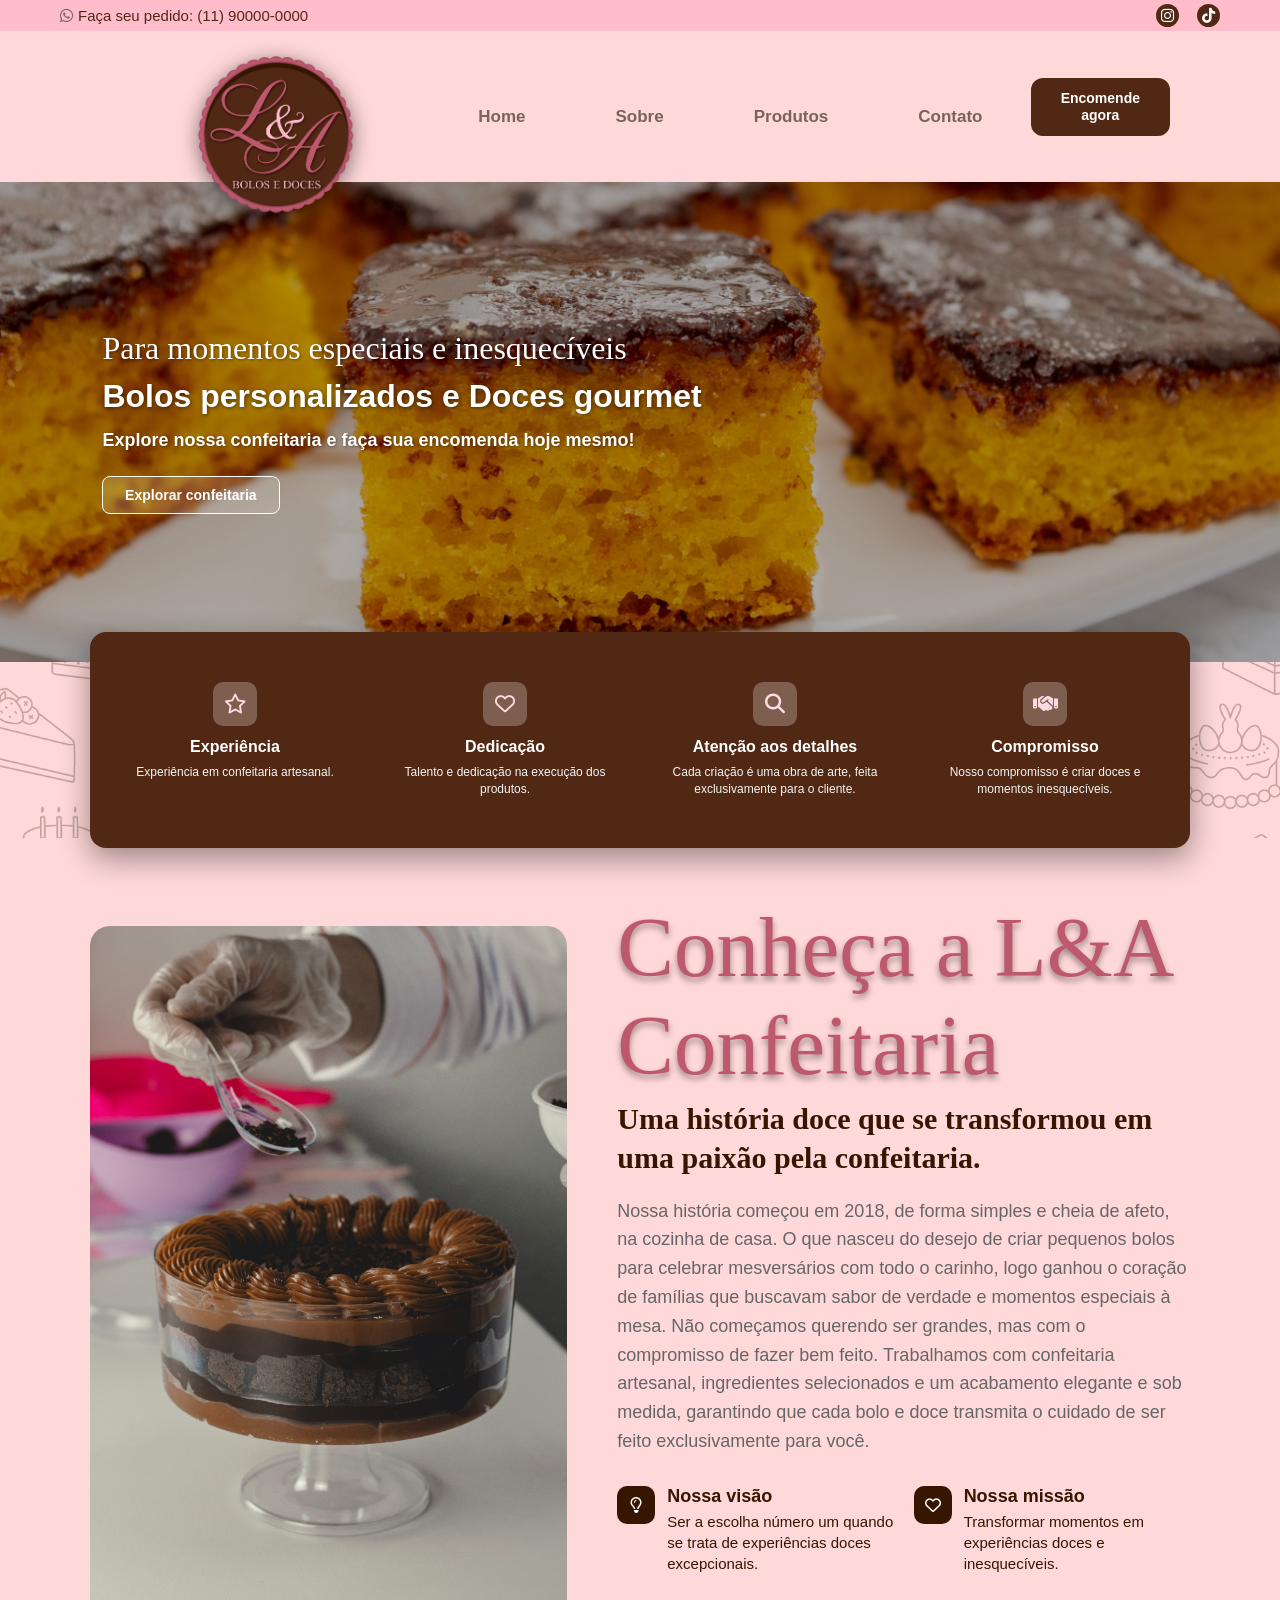
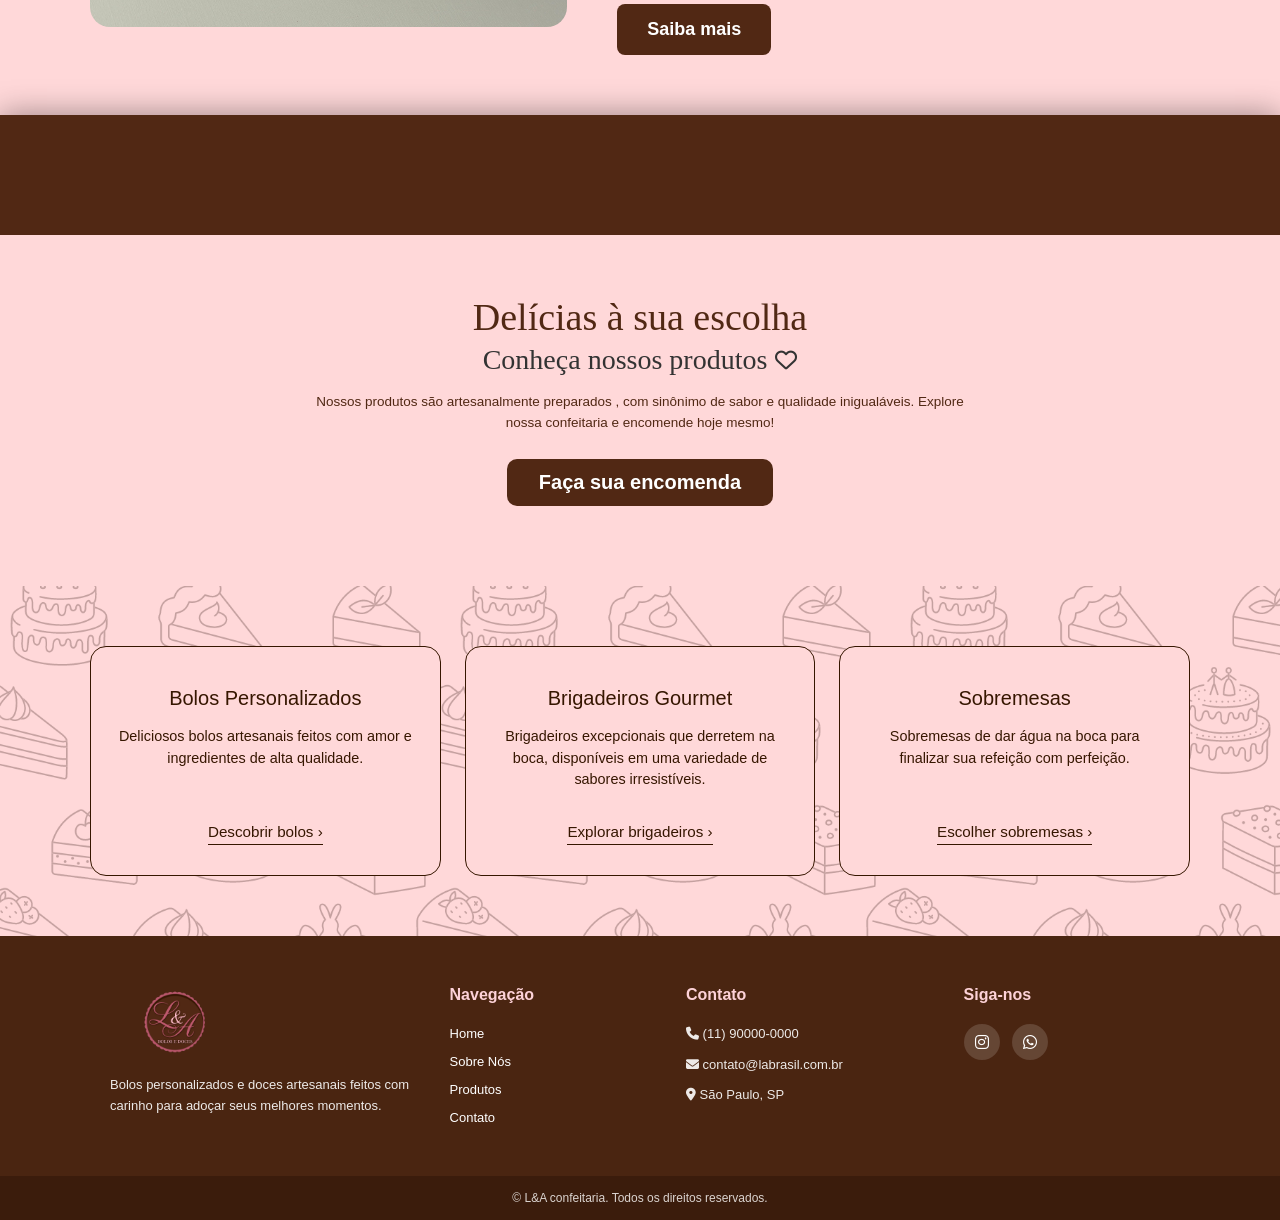
==== index.html @ 918a7d61 "att13" ====
<!DOCTYPE html>
<html lang="pt-br">
<head>
    <meta charset="UTF-8">
    <meta name="viewport" content="width=device-width, initial-scale=1.0">
    <title>L&A Confeitaria</title>
    <link rel="stylesheet" href="home.css">
    <script src="script.js" defer></script>

    <link rel="stylesheet" href="https://cdnjs.cloudflare.com/ajax/libs/font-awesome/6.4.0/css/all.min.css">
</head>
<body>
    
<!-- Barra Superior (Top Bar) -->
  <div class="barra-sup">
    <div class="barra-sup-container">
      <div class="contact-info">
        <a href="https://wa.me/5511900000000" target="_blank" rel="noopener noreferrer">
          <i class="fa-brands fa-whatsapp"></i>
        </a>
        Faça seu pedido: (11) 90000-0000
      </div>
      <div class="top-sup">
        <div class="social-icons">
          <a href="https://www.instagram.com/l_a_bolosedoces?igsi=NGp2OWJ4Z24zaGNp"><i class="fa-brands fa-instagram"></i></a>
          
          <a href="https://www.tiktok.com/404?fromUrl=/l&adoces"><i class="fa-brands fa-tiktok"></i></a>
        </div>
      </div>
    </div>
  </div>

  <!-- Cabeçalho/header Principal-->
  <header class="principal-header">
    <div class="header-container">
      <!-- Logótipo -->
      <div class="logo">
        <a href="sobre.html">  
          <img src="imagem/logotipo2.png" alt="Logomarca">
        </a> 
      </div>

      <!-- Menu de Navegação -->
      <nav class="nav-menu">
        <ul>
          <li><a href="index.html">Home</a></li>
          <li><a href="index.html">Sobre</a></li>
          <li><a href="produtos.html">Produtos</a></li>
          <li><a href="contato.html">Contato</a></li>
        </ul>
      </nav>

      <!-- Botões de Ação (CTA) -->
      <div class="header-buttons">
        <a href="#" class="btn btn-primary">Encomende<br>agora</a>
      </div>
    </div>
  </header>

<!------------------------------------ Banner Principal -->
  <section class="banner-section">
    <div class="banner-image">
      <div class="banner-overlay"></div>
      <div class="banner-content">
          <span class="banner-subtitle">Para momentos especiais e inesquecíveis</span>
          <h1 class="banner-title">
        Bolos personalizados e Doces gourmet 
        </h1>
          <p class="banner-text">Explore nossa confeitaria e faça sua encomenda hoje mesmo!</p>
        <a href="#" class="btn-banner">Explorar confeitaria</a>
    </div>  
  </section>

    <!---------------- Card com os 4 Destaques -->
  <div class="destaque-card">
    <div class="destaque-item">
      <div class="destaque-icon"><i class="fa-regular fa-star"></i></div>
      <h3>Experiência</h3>
      <p>Experiência em confeitaria artesanal.</p>
    </div>

    <div class="destaque-item">
      <div class="destaque-icon"><i class="fa-regular fa-heart"></i></div>
      <h3>Dedicação</h3>
      <p>Talento e dedicação na execução dos produtos.</p>
    </div>

    <div class="destaque-item">
      <div class="destaque-icon"><i class="fa-solid fa-magnifying-glass"></i></div>
      <h3>Atenção aos detalhes</h3>
      <p>Cada criação é uma obra de arte, feita exclusivamente para o cliente.</p>
    </div>

    <div class="destaque-item">
      <div class="destaque-icon"><i class="fa-solid fa-handshake"></i></div>
      <h3>Compromisso</h3>
      <p>Nosso compromisso é criar doces e momentos inesquecíveis.</p>
    </div>
  </div>

<!-------------------------- parte do meio: Sobre da Loja ------------------>
<section class="texto-section">
  <div class="texto-container">
    
    <!-- Coluna da Esquerda: Imagem -->
    <div class="texto-image">
      <img src="imagem/bolosobre.jpg" alt="bolo-sobre">
    </div>

    <!-- Coluna da Direita: Conteúdo -->
    <div class="texto-content">
      <span class="texto-subtitle">Conheça a L&A Confeitaria</span>
      <h2 class="texto-title">
        Uma história doce que se transformou em uma paixão pela confeitaria.
      </h2>
      <p class="texto-description">
       Nossa história começou em 2018, de forma simples e cheia de afeto, na cozinha de casa. O que nasceu do desejo de criar pequenos bolos para celebrar mesversários com todo o carinho, logo ganhou o coração de famílias que buscavam sabor de verdade e momentos especiais à mesa.

      Não começamos querendo ser grandes, mas com o compromisso de fazer bem feito. Trabalhamos com confeitaria artesanal, ingredientes selecionados e um acabamento elegante e sob medida, garantindo que cada bolo e doce transmita o cuidado de ser feito exclusivamente para você.
      </p>


      <!-- Blocos de Visão e Missão -->
      <div class="bloco-visao">
        <div class="visao-box">
          <div class="box-icone">
            <i class="fa-regular fa-lightbulb"></i>
          </div>
          <div class="box-texto">
            <h4>Nossa visão</h4>
            <p>Ser a escolha número um quando se trata de experiências doces excepcionais.</p>
          </div>
        </div>

        <div class="visao-box">
          <div class="box-icone">
            <i class="fa-regular fa-heart"></i>
          </div>
          <div class="box-texto">
            <h4>Nossa missão</h4>
            <p>Transformar momentos em experiências doces e inesquecíveis.</p>
          </div>
        </div>
      </div>

      <!-- Botão Saiba Mais -->
      <a href="#" class="btn-texto">Saiba mais</a>
    </div>

  </div>
</section>

<!------------------------------------- Faixa Decorativa ------------->
<div class="decorativo-banner"></div>

<!---Chamada para Encomendas -->
<section class="encomenda-section">
  <div class="encomenda-container">
    <span class="encomenda-subtitle">Delícias à sua escolha</span>
    <h2 class="encomenda-title">
      Conheça nossos produtos <i class="fa-regular fa-heart"></i>
    </h2>
    <p class="encomenda-description">
      Nossos produtos são artesanalmente preparados , com sinônimo de sabor e qualidade inigualáveis. Explore nossa confeitaria e encomende hoje mesmo!
    </p>
    <a href="#" class="btn-encomenda">Faça sua encomenda</a>
  </div>
</section>
<!-- -----------------------------------------------------------------card -->
<section class="cards-container">

  <div class="cards-grid">
    <!-- Card 1 -->
    <div class="card">
      <h3 class="card-title">Bolos Personalizados</h3>
      <p class="card-description">
        Deliciosos bolos artesanais feitos com amor e ingredientes de alta qualidade.
      </p>
      <a href="#" class="card-link">Descobrir bolos &rsaquo;</a>
    </div>

    <!-- Card 2 -->
    <div class="card card-highlight">
      <h3 class="card-title">Brigadeiros Gourmet</h3>
      <p class="card-description">
        Brigadeiros excepcionais que derretem na boca, disponíveis em uma variedade de sabores irresistíveis.
      </p>
      <a href="#" class="card-link">Explorar brigadeiros &rsaquo;</a>
    </div>

    <!-- Card 3 -->
    <div class="card">
  
      <h3 class="card-title">Sobremesas</h3>
      <p class="card-description">
        Sobremesas de dar água na boca para finalizar sua refeição com perfeição.
      </p>
      <a href="#" class="card-link">Escolher sobremesas &rsaquo;</a>
    </div>
  </div>
</section>


<!-------------------------------- Rodapé (Footer) ------------------------------------->
<footer class="main-footer">
  <div class="footer-container">
    
    <!-- Coluna Logo e Descrição -->
    <div class="footer-col footer-about">
      <img src="imagem/logotipo2.png" alt="minhalogo" class="footer-logo">
      <p>Bolos personalizados e doces artesanais feitos com carinho para adoçar seus melhores momentos.</p>
    </div>

    <!-- Coluna Links Rápidos -->
    <div class="footer-col">
      <h4>Navegação</h4>
      <ul>
        <li><a href="index.html">Home</a></li>
        <li><a href="index.html">Sobre Nós</a></li>
        <li><a href="produtos.html">Produtos</a></li>
        <li><a href="contato.html">Contato</a></li>
      </ul>
    </div>

    <!-- Coluna 3: Contato -->
    <div class="footer-col">
      <h4>Contato</h4>
      <p><i class="fa-solid fa-phone"></i> (11) 90000-0000</p>
      <p><i class="fa-solid fa-envelope"></i> contato@labrasil.com.br</p>
      <p><i class="fa-solid fa-location-dot"></i> São Paulo, SP</p>
    </div>

    <!-- Coluna 4: Redes Sociais -->
    <div class="footer-col">
      <h4>Siga-nos</h4>
      <div class="footer-socials">
        <a href="https://www.instagram.com/l_a_bolosedoces?igsi=NGp2OWJ4Z24zaGNp"><i class="fa-brands fa-instagram"></i></a>

        <a href=""><i class="fa-brands fa-whatsapp"></i></a>
      </div>
    </div>

  </div>

  <!-- Faixa de Direitos Autorais -->
  <div class="footer-bottom">
    <p>&copy; L&A confeitaria. Todos os direitos reservados.</p>
  </div>
</footer>
</body>
</html>
---- home.css ----
* {
  margin: 0;
  padding: 0;
  box-sizing: border-box;
  font-family: 'Montserrat', sans-serif;
}

body {
  background-color: #ffd8d9;
  background-image: url('imagem/marcapng.png');
  height: 100vh;
  background-size: cover;

}

/* ================= CABEÇALHO (TOP BAR) ================= */
.barra-sup {
  background-color: #FFBDCB; 
  padding: 4px 0;
  font-size: 15px;
  color: #512814; 
  border-bottom: 1px solid #ffdae2;
}

.barra-sup-container {
  max-width: 1200px;
  margin: 0 auto;
  display: flex;
  justify-content: space-between;
  align-items: center;
  padding: 0 20px;
}

.contact-info {
  display: flex;
  align-items: center;
  gap: 5px;
}

.contact-info i {
  color: #7A635B;
  font-size: 15px;
}

.top-sup {
  display: flex;
  align-items: center;
  gap: 20px;
}

.social-icons {
  display: flex;
  gap: 18px;
}

.social-icons a {
  display: flex;
  align-items: center;
  justify-content: center;
  width: 23px;
  height: 23px;
  background-color: #512814; 
  color: #fff;
  border-radius: 50%;
  text-decoration: none;
  font-size: 15px;
  transition: background-color 0.3s;
}

.social-icons a:hover {
  background-color: #b5988f;
}

/* ================= MAIN HEADER ================= */
.principal-header {
  background-color: #ffd8d9; 
  padding: 10px 0;
}

.header-container {
  max-width: 1100px;
  margin: 0 auto;
  display: flex;
  justify-content: space-between;
  align-items: center;
  padding: 0 20px;

}
 /* Logo */
.logo img {
  max-height: 180px;
  width: auto;
  display: block;
  margin-bottom: -50px;
  position: relative;
  z-index: 10;
  filter: drop-shadow(0px 4px 10px rgba(0, 0, 0, 0.50));
}

/* ---------------------------------Navegação --------------------*/

.nav-menu ul {
  display: flex;
  list-style: none;
  gap: 90px;
  flex-wrap: wrap;
  justify-content: center;
  overflow: visible; 
  position: relative;
  top: 10px;

}

.nav-menu a {
  text-decoration: none;
  color: #7A635B;
  font-size: 17px;
  font-weight: 700;
  transition: color 0.3s;
  display: flex;
  align-items: center;
  gap: 4px;
}

.nav-menu a.active,
.nav-menu a:hover {
  color: #fff; 
}

.nav-menu a i {
  font-size: 10px;
}

/* Botões CTA */
.header-buttons {
  display: flex;
  gap: 12px;
}

.btn {
  display: inline-block;
  padding: 12px 30px;
  background-color: #512814; /* Cor blush/rosé */
  color: #fff;
  text-decoration: none;
  border-radius: 12px;
  font-size: 14px;
  font-weight: 600;
  text-align: center;
  line-height: 1.2;
  transition: background-color 0.3s;
}

.btn:hover {
  background-color: #B29890;
}

/* Responsividade Básica */
@media (max-width: 900px) {
  .header-container, .barra-sup-container {
    flex-direction: column;
    gap: 15px;
    text-align: center;
  }
  
  .top-sup  {
    flex-direction: column;
    gap: 10px;
  }
}

/* ------------------------------------banner principal  ---------*/
.banner-section {
  position: relative;
  width: 100%;
  padding-bottom: 60px;
}

/*-------------------------Banner Principal ------------------------------*/
.banner-image {
  position: relative;
  width: 100%;
  height: 480px;
  background-image: url(imagem/bolobgg.jpg); 
  background-size: cover;
  background-position: center;
  display: flex;
  align-items: center;
  padding: 0 8%;
  box-sizing: border-box;
}
.banner-overlay {
  position: absolute;
  top: 0;
  left: 0;
  width: 100%;
  height: 100%;
  background: rgba(0, 0, 0, 0.30);
  z-index: 1;
}
.banner-content {
  position: relative;
  z-index: 2;
  max-width: 650px;
  color: #ffffff;
}
.banner-subtitle {
  font-family: 'Caveat', cursive;
  font-size: 32px;
  display: block;
  margin-bottom: 10px;
  text-shadow: 1px 1px 3px rgba(0, 0, 0, 0.4);
}
.banner-title {
  font-size: 32px;
  font-weight: 700;
  line-height: 1.2;
  margin-bottom: 15px;
  text-shadow: 1px 1px 4px rgba(0, 0, 0, 0.5);
}
.banner-text {
  font-size: 18px;
  font-weight: 600;
  margin-bottom: 25px;
  text-shadow: 1px 1px 3px rgba(0, 0, 0, 0.4);
}

.btn-banner {
  display: inline-block;
  padding: 10px 22px;
  border: 1.5px solid #ffffff;
  border-radius: 8px;
  color: #ffffff;
  text-decoration: none;
  font-size: 14px;
  font-weight: 600;
  background: rgba(255, 255, 255, 0.15);
  backdrop-filter: blur(2px);
  transition: all 0.3s ease;
}

.btn-banner:hover {
  background: #ffffff;
  color: #4a2511;
}

/* -----------------------------------------------Card Inferior -------------*/

.destaque-card {
  position: relative;
  z-index: 3;
  max-width: 1100px;
  margin: -90px auto -10px auto; /* O valor negativo faz subir por cima da imagem */
  background-color: #512814; 
  border-radius: 16px;
  padding: 50px 20px;
  display: grid;
  grid-template-columns: repeat(4, 1fr);
  gap: 20px;
  box-shadow: 0 10px 30px rgba(0, 0, 0, 0.4);
  box-sizing: border-box;
}

.destaque-item {
  text-align: center;
  color: #ffffff;
  padding: 0 10px;
}

.destaque-icon {
  width: 44px;
  height: 44px;
  background-color: rgba(255, 255, 255, 0.25);
  border-radius: 10px;
  display: flex;
  align-items: center;
  justify-content: center;
  margin: 0 auto 12px auto;
  font-size: 20px;
  color: #ffdae2;
}

.destaque-item h3 {
  font-size: 16px;
  font-weight: 700;
  margin-bottom: 8px;
}

.destaque-item p {
  font-size: 12px;
  line-height: 1.4;
  opacity: 0.95;
}


/* Responsividade */
@media (max-width: 900px) {
  .destaque-card {
    grid-template-columns: repeat(2, 1fr);
    margin-top: -40px;
  }
}

@media (max-width: 550px) {
  .destaque-card {
    grid-template-columns: 1fr;
  }
}


/* ---------------------------------------meio------------------------- */
/* Importação fonte para o subtítulo */
@import url('https://fonts.googleapis.com/css2?family=Caveat:wght@500&display=swap');

/* Seção Sobre */
.texto-section {
  width: 100%;
  padding: 60px 20px;
  background-color: #ffd8d9;  
  box-sizing: border-box;

}

.texto-container {
  max-width: 1100px;
  margin: 0 auto;
  display: flex;
  align-items: center;
  gap: 50px;
}

/* -------------------Imagem da Esquerda */
.texto-image {
  flex: 1;
}
.texto-image img {
  width: 100%;
  height: auto;
  border-radius: 20px;
  display: block;
  object-fit: cover;
}

/* Conteúdo da Direita */
.texto-content {
  flex: 1.2;
}

.texto-subtitle {
  font-family: 'Milton one';
  font-size: 85px;
  color: #be596d; /* Cor tom rosé/pastelo */
  display: block;
  margin-bottom: 5px;
  text-shadow: 0 4px 6px rgba(0, 0, 0, 0.4);
}

.texto-title {
  font-family: 'Sans-serif';
  font-size: 30px;
  font-weight: 600;
  color: #361600;
  line-height: 1.3;
  margin-bottom: 20px;
  
}

.texto-description {
  font-size: 18px;
  line-height: 1.6;
  color: #666666;
  margin-bottom: 30px;
}

/*------------------ Grid/tabela para Visão e Missão */
.bloco-visao {
  display: grid;
  grid-template-columns: 1fr 1fr;
  gap: 20px;
  margin-bottom: 30px;
}

.visao-box {
  display: flex;
  align-items: flex-start;
  gap: 12px;
}

.box-icone {
  width: 38px;
  height: 38px;
  background-color: #361600; /* Fundo rosado do ícone */
  border-radius: 10px;
  display: flex;
  align-items: center;
  justify-content: center;
  color: #ffffff;
  font-size: 16px;
  flex-shrink: 0;
}

.box-texto h4 {
  font-size: 18px;
  font-weight: 700;
  color: #361600;
  margin-bottom: 4px;
}

.box-texto p {
  font-size: 15px;
  line-height: 1.4;
  color: #361600;
}

/* Botão Saiba Mais */
.btn-texto {
  display: inline-block;
  padding: 15px 30px;
  background-color: #512814; 
  color: #ffffff;
  text-decoration: none;
  border-radius: 8px;
  font-size: 18px;
  font-weight: 600;
  transition: background-color 0.3s;
}

.btn-texto:hover {
  background-color: #bfa39b;
}

@media (max-width: 850px) {
  .texto-container {
    flex-direction: column;
    gap: 30px;
  }
  
  .about-features {
    grid-template-columns: 1fr;
  }
}
/* -------------------------------------------------------- finalização----------------- */
@import url('https://fonts.googleapis.com/css2?family=Caveat:wght@500&display=swap');

/* Faixa Beige/Nude de Transição Superior */
.decorativo-banner {
  width: 100%;
  height: 120px; /* Altura da faixa bege */
  background-color: #512814; 
  box-shadow: 0 0 30px rgba(0, 0, 0, 0.4);
}

/* Seção de Encomendas */
.encomenda-section {
  width: 100%;
  padding: 60px 20px 80px 20px;
  background-color: #ffd8d9; /* Fundo claro para destacar os texto*/
  text-align: center;
}

.encomenda-container {
  max-width: 680px;
  margin: 0 auto;
}

/* Subtítulo Cursivo */
.encomenda-subtitle {
  font-family: 'Sans-serif';
  font-size: 38px;
  color: #512814;
  display: block;
  margin-bottom: 5px;
}

/* Título Principal */
.encomenda-title {
  font-family: 'Sans-serif';
  font-size: 28px;
  font-weight: 500;
  color: #333333;
  margin-bottom: 15px;
  display: flex;
  align-items: center;
  justify-content: center;
  gap: 8px;
}

.encomenda-title i {
  font-size: 22px;
  color: #333333;
  font-weight: 400;
}

/* Descrição */
.encomenda-description {
  font-size: 13.5px;
  line-height: 1.6;
  color: #512814;
  margin-bottom: 25px;
}

/* Botão Encomenda */
.btn-encomenda {
  display: inline-block;
  padding: 12px 32px;
  background-color: #512814; 
  color: #ffffff;
  text-decoration: none;
  border-radius: 10px;
  font-size: 20px;
  font-weight: 600;
  transition: background-color 0.3s;
}

.btn-encomenda:hover {
  background-color: #bfa39b;
}

/* Responsividade Básica */
@media (max-width: 600px) {
  .decorativo-banner {
    height: 80px;
  }
  
  .encomenda-title {
    font-size: 22px;
  }
  
  .encomenda-subtitle {
    font-size: 28px;
  }
}
/* -----------------------card------------------------ */

@import url('https://fonts.googleapis.com/css2?family=Poppins:wght@400;500;600&display=swap');

.cards-container {
  margin: 60px auto;
  width: 100%;
  max-width: 1100px;
  display: flex;
  flex-direction: column;
  align-items: center;
}

/* Grid de Cards */
.cards-grid {
  display: grid;
  grid-template-columns: repeat(3, 1fr);
  gap: 24px;
  width: 100%;
}

/* Card Individual */
.card {
  background-color: #ffd8d9;
  border: 1px solid #361600;
  border-radius: 16px;
  padding: 40px 24px 30px;
  display: flex;
  flex-direction: column;
  align-items: center;
  text-align: center;
  transition: transform 0.2s ease, box-shadow 0.2s ease;
}

/* Ajuste sutil de tom do card central para combinar com a imagem */
.card-highlight {
  background-color: #ffd8d9;
  border-color: #361600;
}

.card:hover {
  transform: translateY(-4px);
  box-shadow: 0 8px 20px rgba(0, 0, 0, 0.04);
}

/* Título */
.card-title {
  color: #361600;
  font-size: 1.25rem;
  font-weight: 500;
  margin-bottom: 16px;
}

/* Descrição */
.card-description {
  color: #361600;
  font-size: 0.9rem;
  line-height: 1.5;
  margin-bottom: 32px;
  flex-grow: 1;
}

/* Link / Botão inferior */
.card-link {
  color: #361600;
  text-decoration: none;
  font-size: 0.95rem;
  font-weight: 500;
  padding-bottom: 4px;
  border-bottom: 1.5px solid #361600;
  transition: opacity 0.2s ease;
}

.card-link:hover {
  opacity: 0.7;
}

/* Responsividade para telas menores */
@media (max-width: 900px) {
  .cards-grid {
    grid-template-columns: 1fr;
    max-width: 400px;
  }
}

/*  --------------------------------------------RODAPÉ (FOOTER) -------------- */
.main-footer {
  background-color: #4a2511; 
  color: #ffffff;
  padding-top: 50px;
  margin-top: 50px;
}

.footer-container {
  max-width: 1100px;
  margin: 0 auto;
  padding: 0 20px 40px 20px;
  display: grid;
  grid-template-columns: 1.5fr 1fr 1.2fr 1fr;
  gap: 30px;
}

.footer-col h4 {
  font-size: 16px;
  font-weight: 700;
  margin-bottom: 20px;
  color: #fdd2d8; 
}

.footer-col p {
  font-size: 13px;
  line-height: 1.6;
  opacity: 0.9;
  margin-bottom: 10px;
}

.footer-logo {
  max-height: 70px;
  margin-bottom: 15px;
}

.footer-col ul {
  list-style: none;
  padding: 0;
}

.footer-col ul li {
  margin-bottom: 10px;
}

.footer-col ul a {
  color: #ffffff;
  text-decoration: none;
  font-size: 13px;
  transition: color 0.3s;
}

.footer-col ul a:hover {
  color: #fdd2d8;
}

/* Ícones das Redes Sociais */
.footer-socials {
  display: flex;
  gap: 12px;
}

.footer-socials a {
  width: 36px;
  height: 36px;
  background-color: rgba(255, 255, 255, 0.15);
  border-radius: 50%;
  display: flex;
  align-items: center;
  justify-content: center;
  color: #ffffff;
  text-decoration: none;
  transition: background-color 0.3s;
}

.footer-socials a:hover {
  background-color: #fdd2d8;
  color: #4a2511;
}

/* Linha de Direitos Autorais Inferior */
.footer-bottom {
  background-color: #381b0c;
  text-align: center;
  padding: 15px 20px;
  font-size: 12px;
  opacity: 0.8;
}

/* Para Celulares */
@media (max-width: 800px) {
  .footer-container {
    grid-template-columns: 1fr 1fr;
  }
}

@media (max-width: 500px) {
  .footer-container {
    grid-template-columns: 1fr;
  }
}
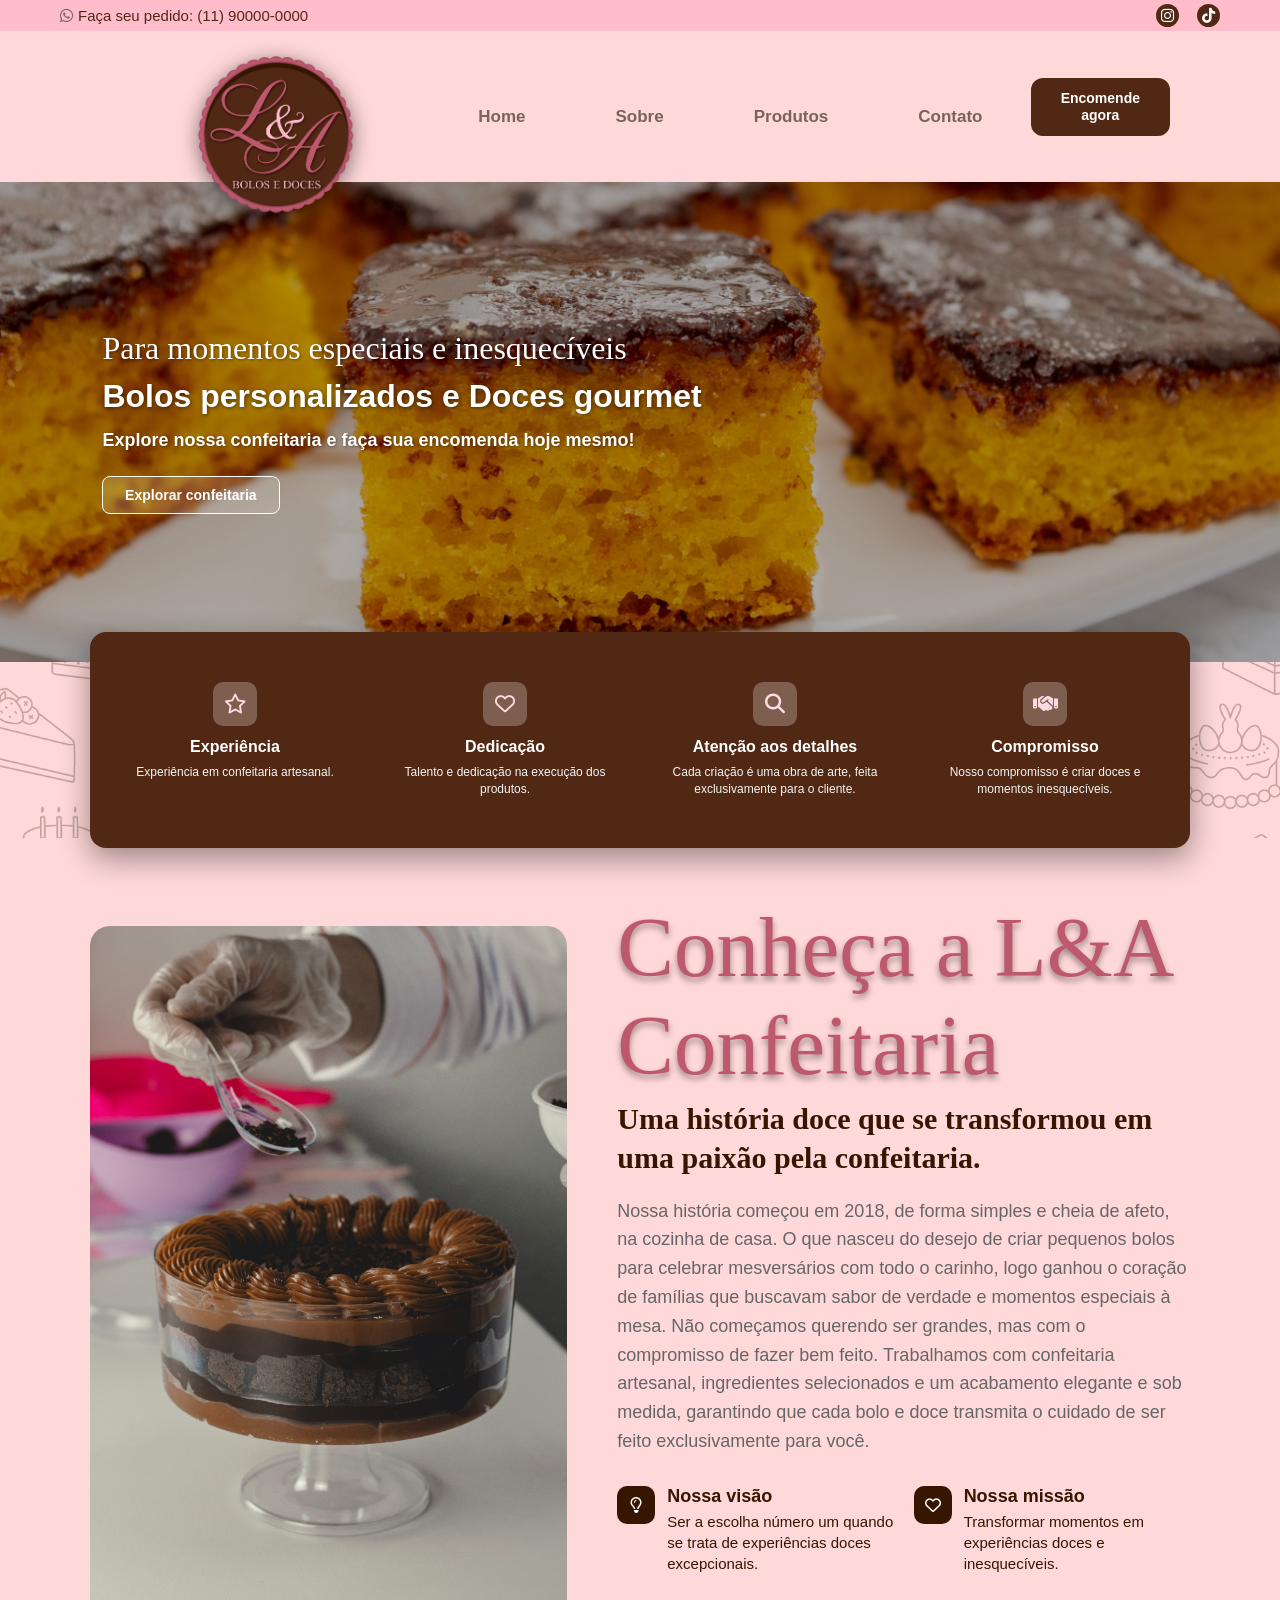
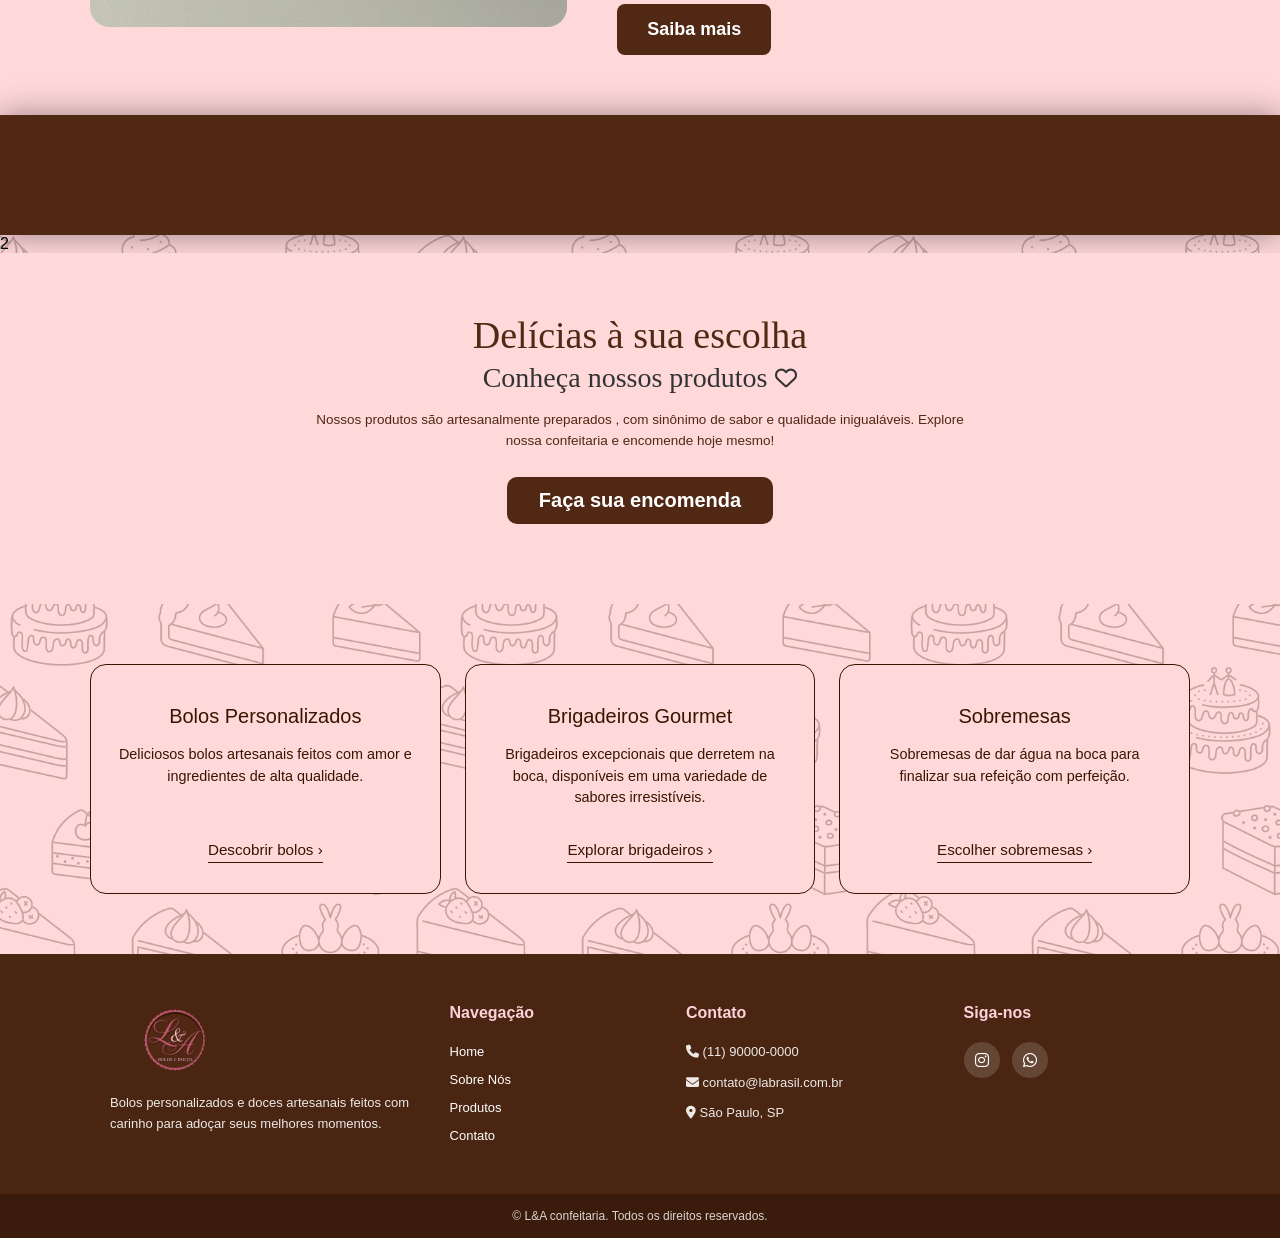
==== commit 015537d2: "att" ====
--- a/index.html
+++ b/index.html
@@ -44,7 +44,7 @@
       <nav class="nav-menu">
         <ul>
           <li><a href="index.html">Home</a></li>
-          <li><a href="index.html">Sobre</a></li>
+          <li><a href="#historia">Sobre</a></li>
           <li><a href="produtos.html">Produtos</a></li>
           <li><a href="contato.html">Contato</a></li>
         </ul>
@@ -52,7 +52,7 @@
 
       <!-- Botões de Ação (CTA) -->
       <div class="header-buttons">
-        <a href="#" class="btn btn-primary">Encomende<br>agora</a>
+        <a href="contato.html" class="btn btn-primary">Encomende<br>agora</a>
       </div>
     </div>
   </header>
@@ -99,7 +99,7 @@
   </div>
 
 <!-------------------------- parte do meio: Sobre da Loja ------------------>
-<section class="texto-section">
+<section id="historia" class="texto-section">
   <div class="texto-container">
     
     <!-- Coluna da Esquerda: Imagem -->
@@ -108,6 +108,7 @@
     </div>
 
     <!-- Coluna da Direita: Conteúdo -->
+
     <div class="texto-content">
       <span class="texto-subtitle">Conheça a L&A Confeitaria</span>
       <h2 class="texto-title">
@@ -144,15 +145,16 @@
       </div>
 
       <!-- Botão Saiba Mais -->
-      <a href="#" class="btn-texto">Saiba mais</a>
-    </div>
-
-  </div>
+      <a href="https://www.instagram.com/l_a_bolosedoces?igsi=NGp2OWJ4Z24zaGNp" class="btn-texto">Saiba mais</a>
+    </div>
+
+  </div>
+</div>
 </section>
 
 <!------------------------------------- Faixa Decorativa ------------->
 <div class="decorativo-banner"></div>
-
+2
 <!---Chamada para Encomendas -->
 <section class="encomenda-section">
   <div class="encomenda-container">
@@ -163,7 +165,7 @@
     <p class="encomenda-description">
       Nossos produtos são artesanalmente preparados , com sinônimo de sabor e qualidade inigualáveis. Explore nossa confeitaria e encomende hoje mesmo!
     </p>
-    <a href="#" class="btn-encomenda">Faça sua encomenda</a>
+    <a href="contato.html" class="btn-encomenda">Faça sua encomenda</a>
   </div>
 </section>
 <!-- -----------------------------------------------------------------card -->
@@ -176,7 +178,7 @@
       <p class="card-description">
         Deliciosos bolos artesanais feitos com amor e ingredientes de alta qualidade.
       </p>
-      <a href="#" class="card-link">Descobrir bolos &rsaquo;</a>
+      <a href="produtos.html" class="card-link">Descobrir bolos &rsaquo;</a>
     </div>
 
     <!-- Card 2 -->
@@ -185,7 +187,7 @@
       <p class="card-description">
         Brigadeiros excepcionais que derretem na boca, disponíveis em uma variedade de sabores irresistíveis.
       </p>
-      <a href="#" class="card-link">Explorar brigadeiros &rsaquo;</a>
+      <a href="produtos.html" class="card-link">Explorar brigadeiros &rsaquo;</a>
     </div>
 
     <!-- Card 3 -->
@@ -195,7 +197,7 @@
       <p class="card-description">
         Sobremesas de dar água na boca para finalizar sua refeição com perfeição.
       </p>
-      <a href="#" class="card-link">Escolher sobremesas &rsaquo;</a>
+      <a href="produtos.html" class="card-link">Escolher sobremesas &rsaquo;</a>
     </div>
   </div>
 </section>
--- a/home.css
+++ b/home.css
@@ -1,3 +1,6 @@
+html {
+  scroll-behavior: smooth;
+}
 * {
   margin: 0;
   padding: 0;
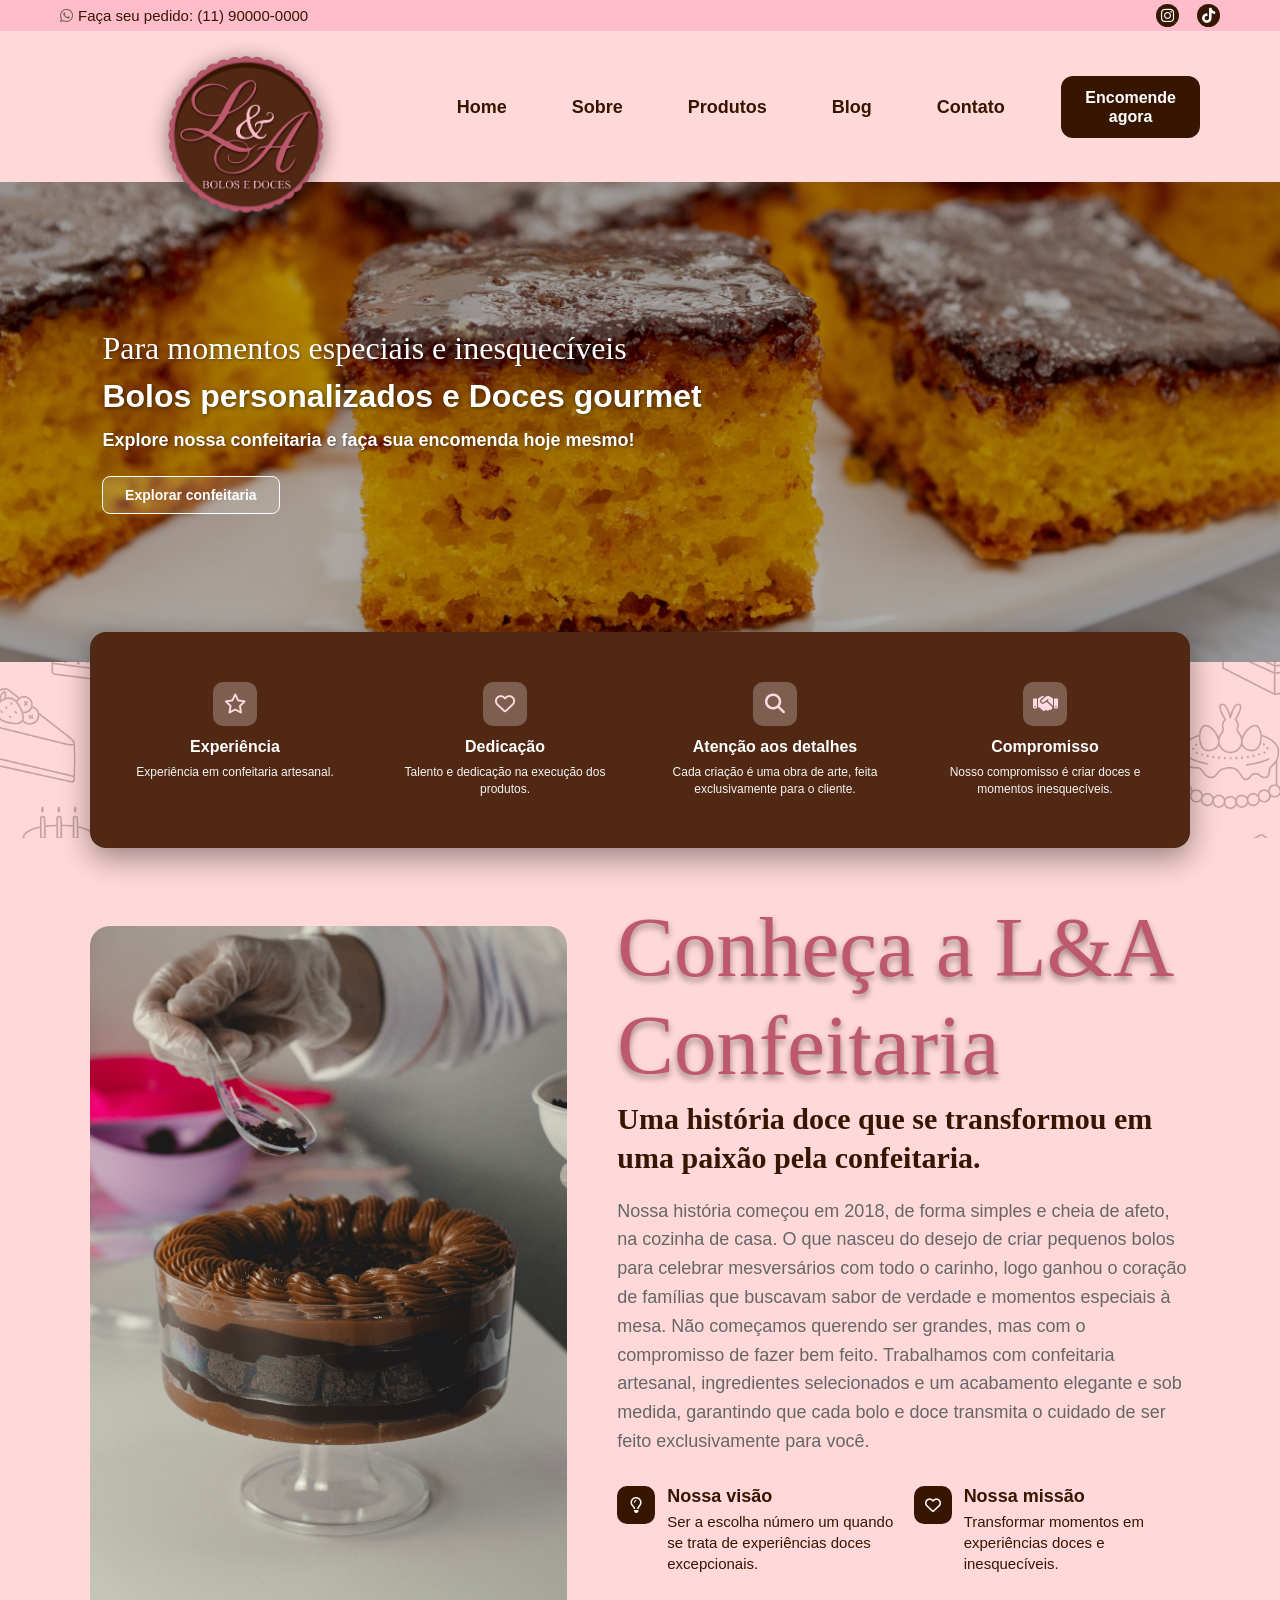
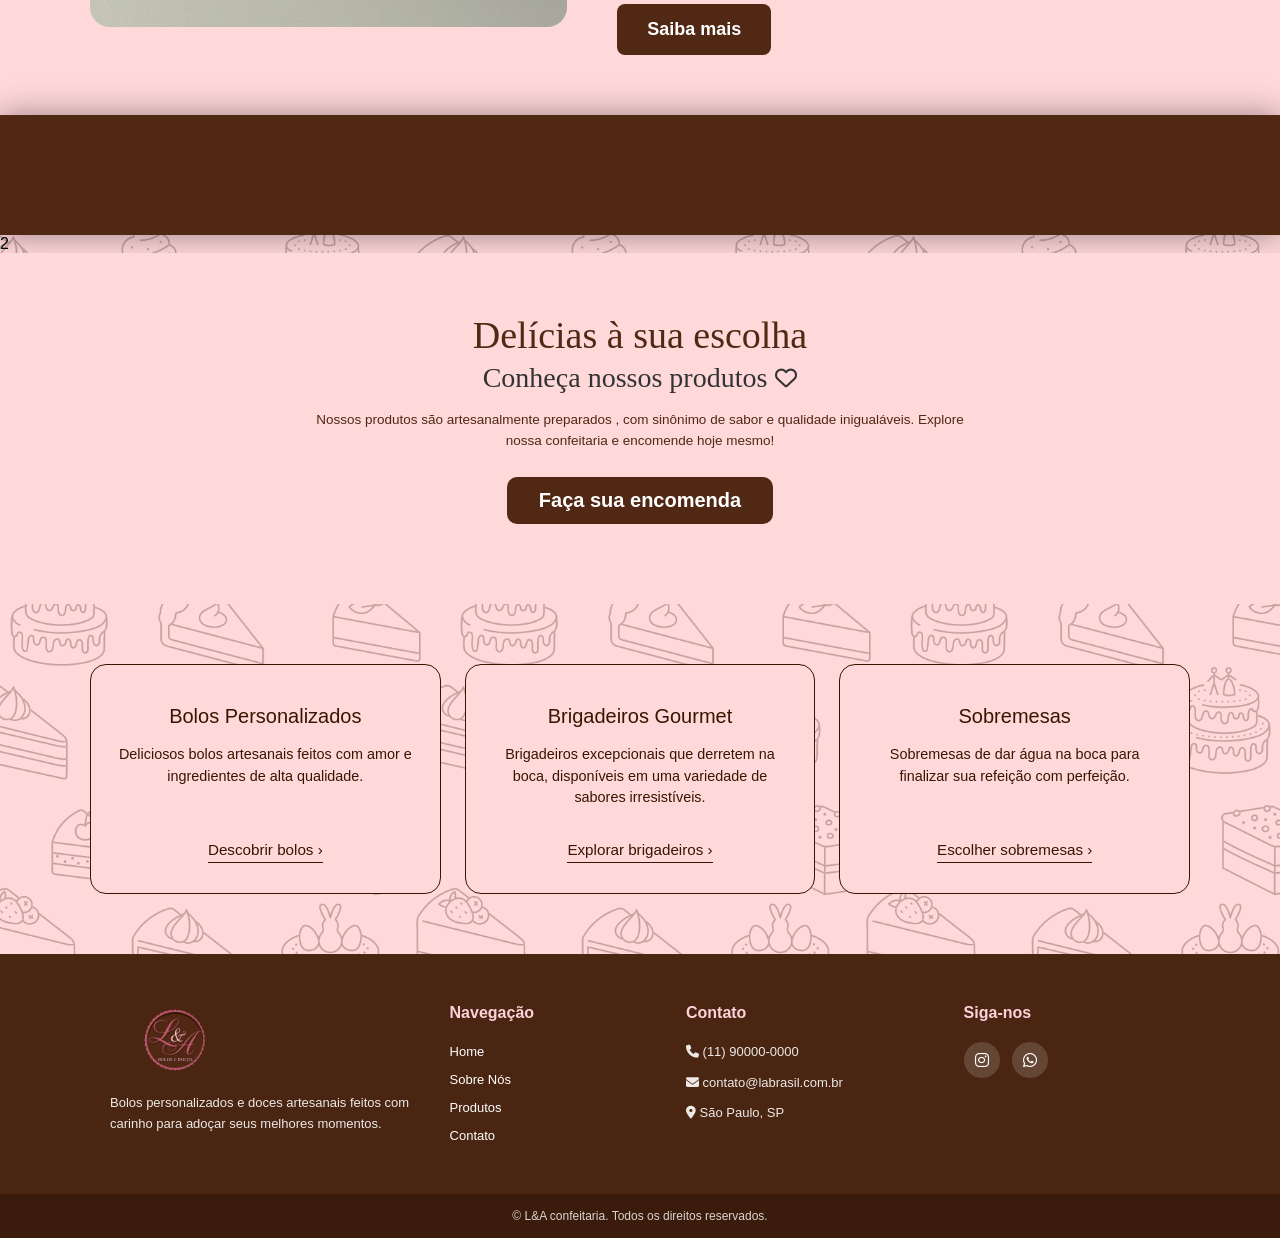
==== commit 44ffe1d6: "att22" ====
--- a/index.html
+++ b/index.html
@@ -46,6 +46,7 @@
           <li><a href="index.html">Home</a></li>
           <li><a href="#historia">Sobre</a></li>
           <li><a href="produtos.html">Produtos</a></li>
+          <li><a href="blog.html">Blog</a>
           <li><a href="contato.html">Contato</a></li>
         </ul>
       </nav>
--- a/home.css
+++ b/home.css
@@ -21,7 +21,7 @@
   background-color: #FFBDCB; 
   padding: 4px 0;
   font-size: 15px;
-  color: #512814; 
+  color: #361600; 
   border-bottom: 1px solid #ffdae2;
 }
 
@@ -62,7 +62,7 @@
   justify-content: center;
   width: 23px;
   height: 23px;
-  background-color: #512814; 
+  background-color: #361600; 
   color: #fff;
   border-radius: 50%;
   text-decoration: none;
@@ -75,19 +75,22 @@
 }
 
 /* ================= MAIN HEADER ================= */
-.principal-header {
-  background-color: #ffd8d9; 
-  padding: 10px 0;
+
+header, .principal-header {
+  background-color: #ffd8d9;
+  width: 100%;
+  box-sizing: border-box;
 }
 
 .header-container {
-  max-width: 1100px;
-  margin: 0 auto;
-  display: flex;
-  justify-content: space-between;
-  align-items: center;
-  padding: 0 20px;
-
+  max-width: 1200px;   
+  margin: 0 auto ;     
+  padding: 10px 40px; 
+  display: flex ;
+  align-items: center ;
+  justify-content: space-between; 
+  width: 100%;
+  box-sizing: border-box;
 }
  /* Logo */
 .logo img {
@@ -98,26 +101,29 @@
   position: relative;
   z-index: 10;
   filter: drop-shadow(0px 4px 10px rgba(0, 0, 0, 0.50));
+  
 }
 
 /* ---------------------------------Navegação --------------------*/
 
+.nav-menu {
+  flex: 1;
+  display: flex;
+  justify-content: center;
+}
 .nav-menu ul {
   display: flex;
   list-style: none;
-  gap: 90px;
-  flex-wrap: wrap;
-  justify-content: center;
-  overflow: visible; 
-  position: relative;
-  top: 10px;
-
-}
-
+  gap: 65px;             
+  margin: 0 ;
+  padding: 0;
+  position: static;       
+}
+ 
 .nav-menu a {
   text-decoration: none;
-  color: #7A635B;
-  font-size: 17px;
+  color: #361600;
+  font-size: 18px;
   font-weight: 700;
   transition: color 0.3s;
   display: flex;
@@ -138,19 +144,21 @@
 .header-buttons {
   display: flex;
   gap: 12px;
+  
 }
 
 .btn {
   display: inline-block;
-  padding: 12px 30px;
-  background-color: #512814; /* Cor blush/rosé */
+  padding: 12px 24px;  
+  background-color: #361600;
   color: #fff;
   text-decoration: none;
   border-radius: 12px;
-  font-size: 14px;
+  font-size: 16px;
   font-weight: 600;
   text-align: center;
   line-height: 1.2;
+  white-space: nowrap;  /* Evita que o texto quebre linhas */
   transition: background-color 0.3s;
 }
 
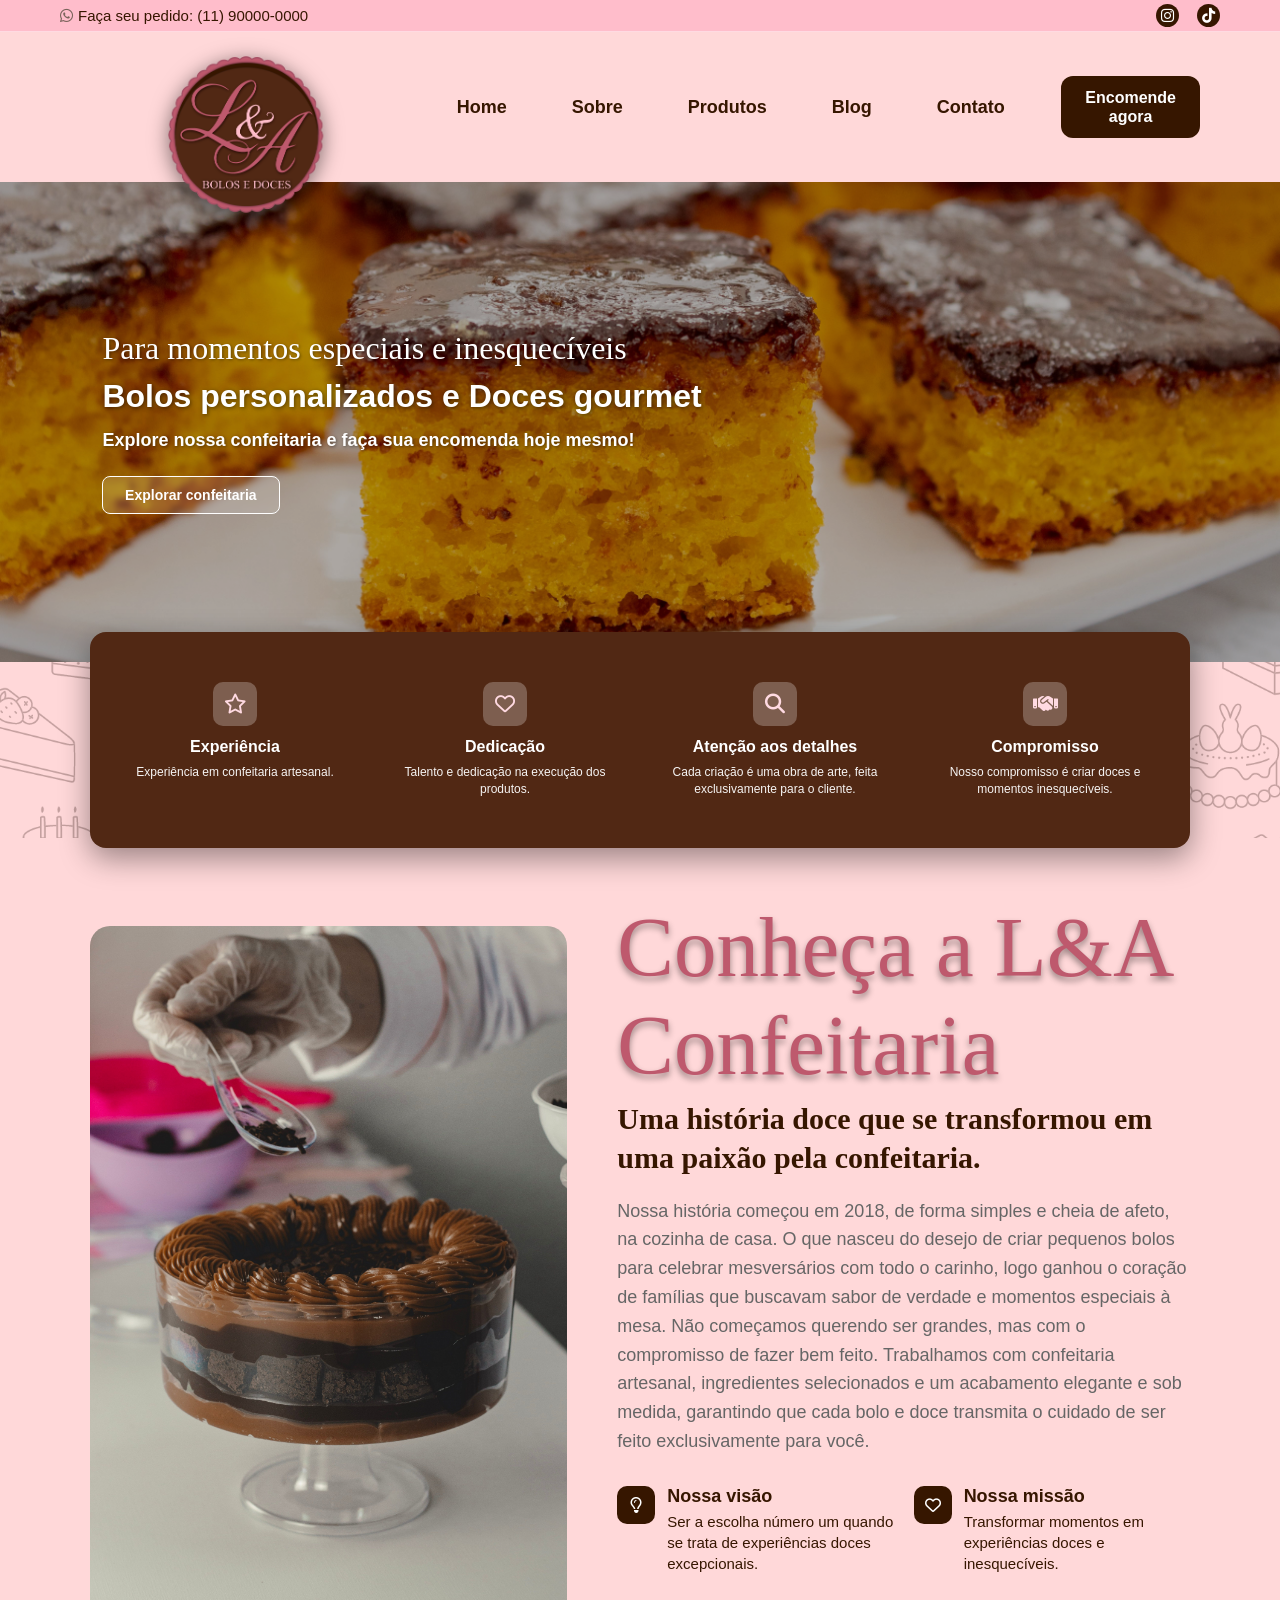
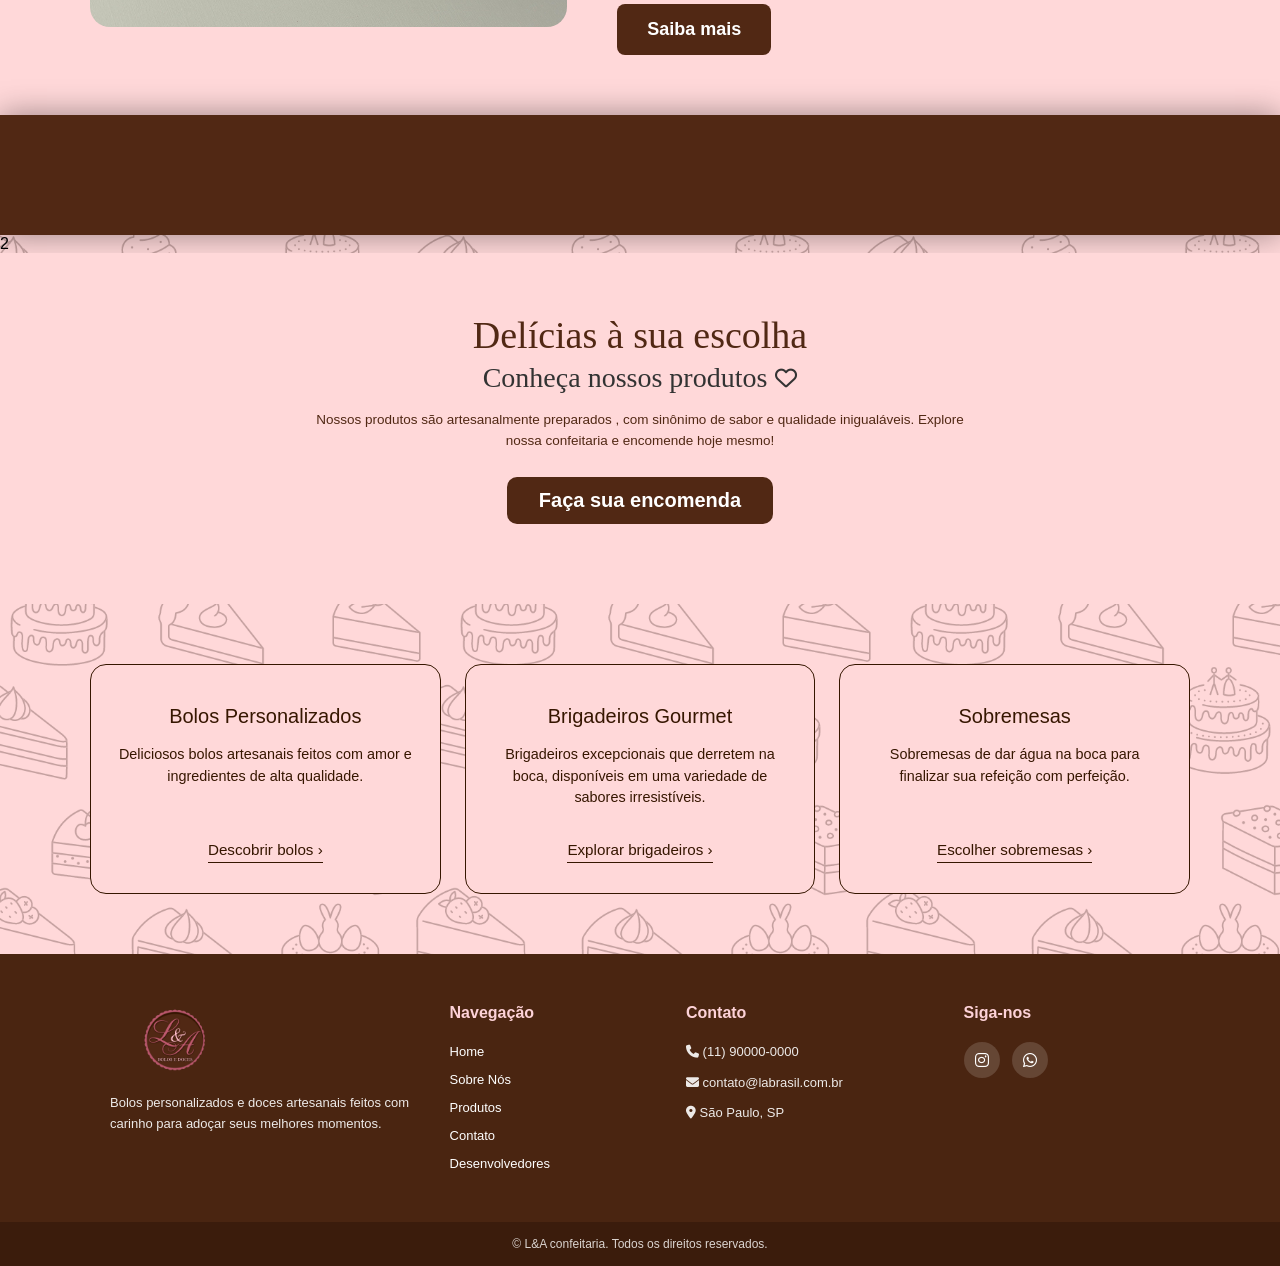
==== commit 9f1baa9a: "att26" ====
--- a/index.html
+++ b/index.html
@@ -4,10 +4,18 @@
     <meta charset="UTF-8">
     <meta name="viewport" content="width=device-width, initial-scale=1.0">
     <title>L&A Confeitaria</title>
+    
     <link rel="stylesheet" href="home.css">
     <script src="script.js" defer></script>
 
-    <link rel="stylesheet" href="https://cdnjs.cloudflare.com/ajax/libs/font-awesome/6.4.0/css/all.min.css">
+  
+    <!--  link de fonte  -->
+   <link rel="preconnect" href="https://fonts.googleapis.com">
+  <link rel="preconnect" href="https://fonts.gstatic.com" crossorigin>
+  <link href="https://fonts.googleapis.com/css2?family=Imperial+Script&display=swap" rel="stylesheet">
+  <!-- icone -->  
+  <link rel="stylesheet" href="https://cdnjs.cloudflare.com/ajax/libs/font-awesome/6.4.0/css/all.min.css">
+  
 </head>
 <body>
     
@@ -222,6 +230,7 @@
         <li><a href="index.html">Sobre Nós</a></li>
         <li><a href="produtos.html">Produtos</a></li>
         <li><a href="contato.html">Contato</a></li>
+       <li><a href="Banner.html">Desenvolvedores</a></li>
       </ul>
     </div>
 
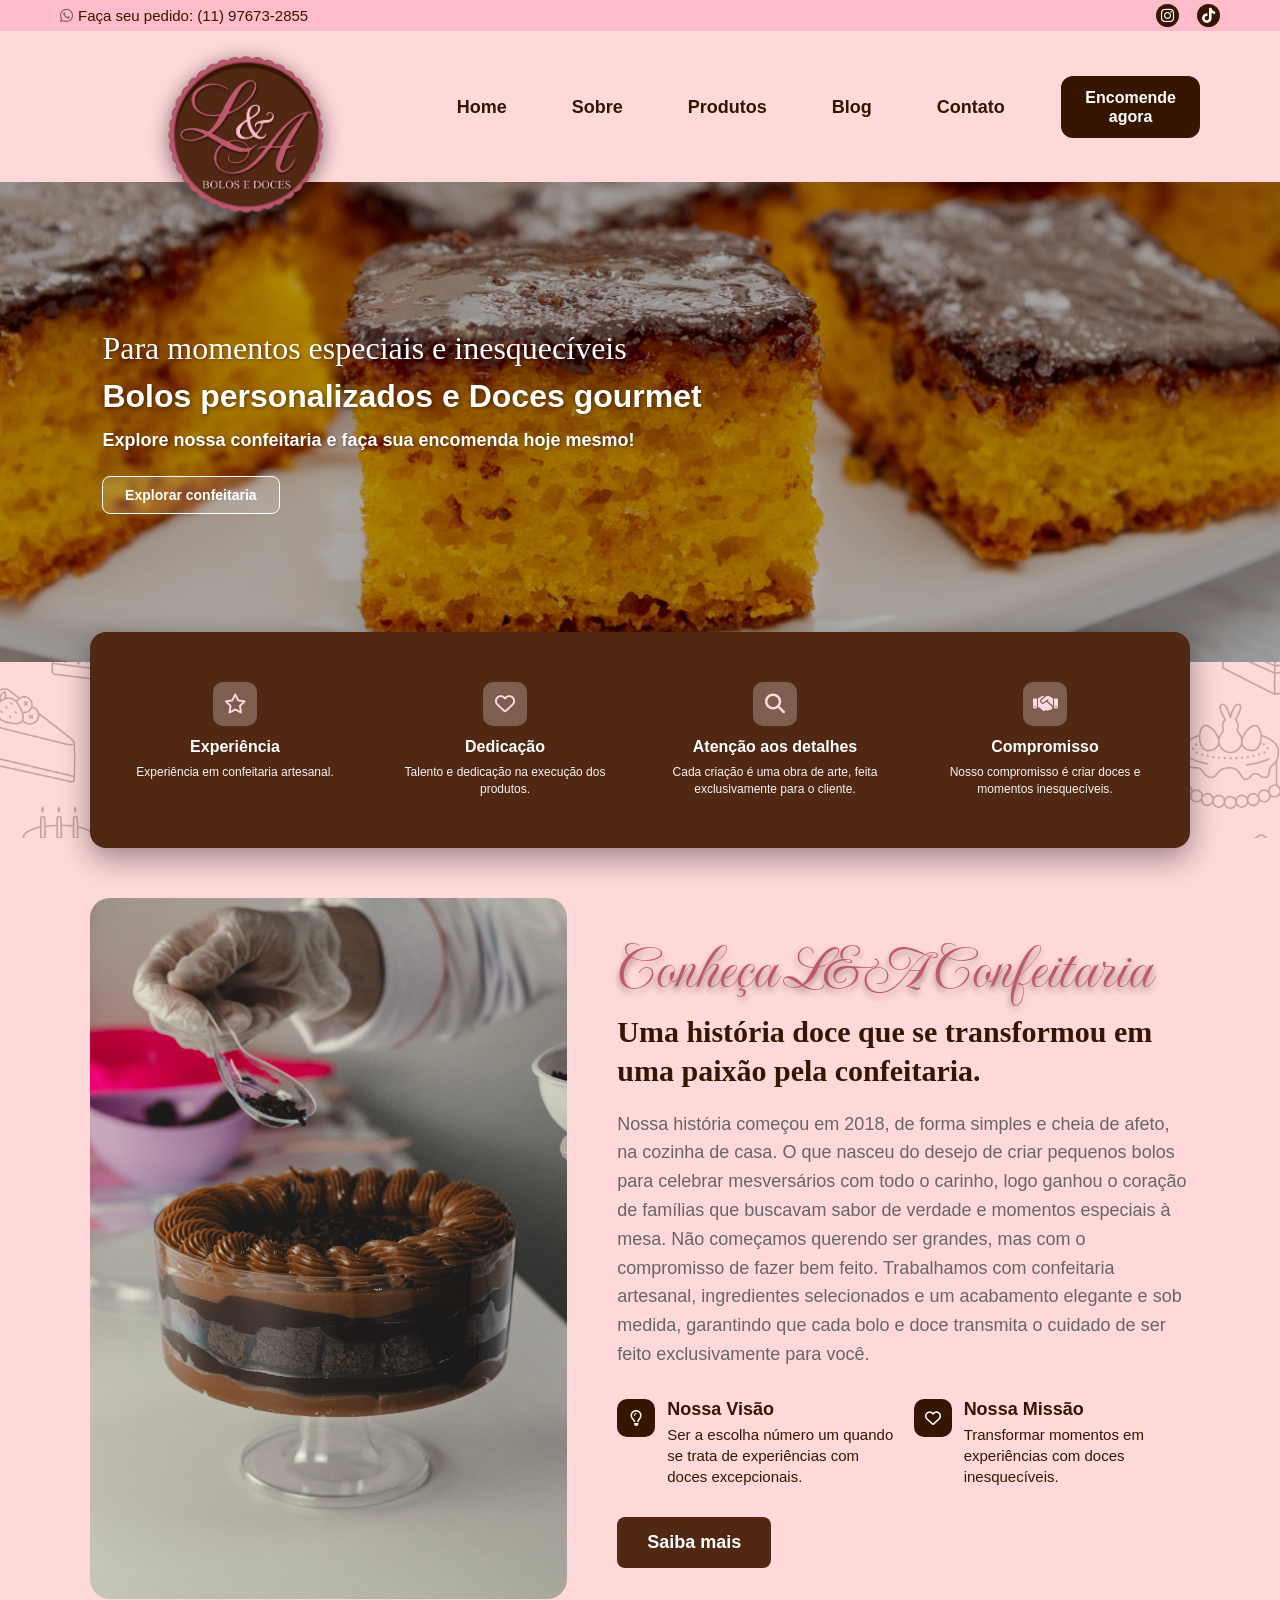
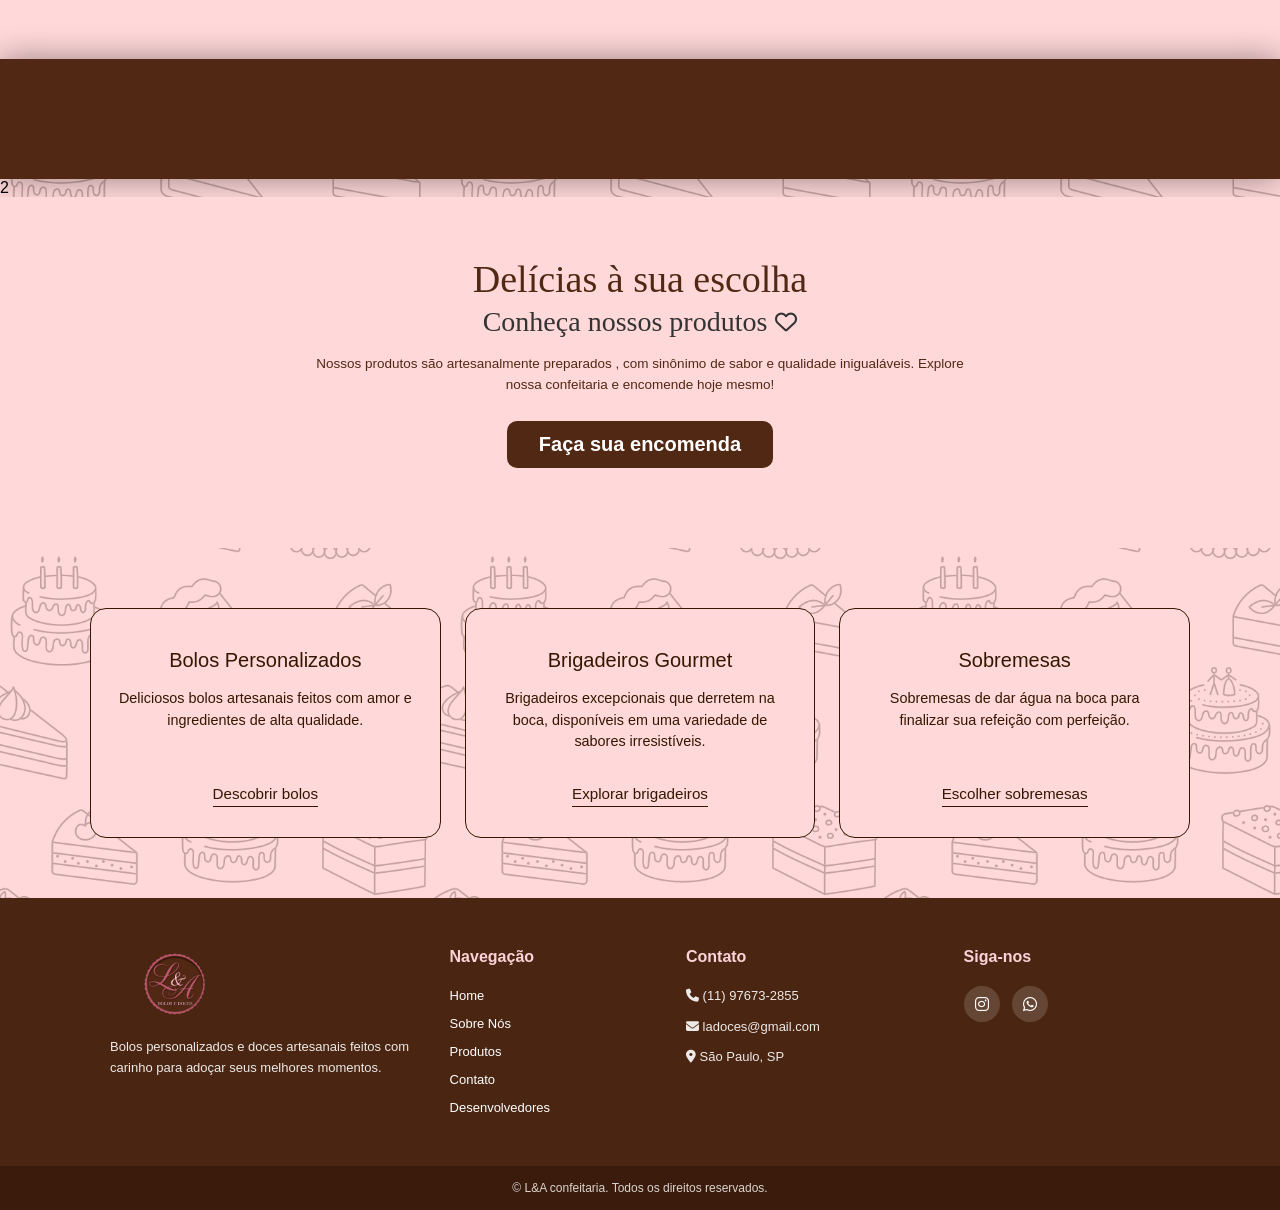
==== commit 4fb8c960: "att" ====
--- a/index.html
+++ b/index.html
@@ -10,7 +10,7 @@
 
   
     <!--  link de fonte  -->
-   <link rel="preconnect" href="https://fonts.googleapis.com">
+  <link rel="preconnect" href="https://fonts.googleapis.com">
   <link rel="preconnect" href="https://fonts.gstatic.com" crossorigin>
   <link href="https://fonts.googleapis.com/css2?family=Imperial+Script&display=swap" rel="stylesheet">
   <!-- icone -->  
@@ -23,10 +23,10 @@
   <div class="barra-sup">
     <div class="barra-sup-container">
       <div class="contact-info">
-        <a href="https://wa.me/5511900000000" target="_blank" rel="noopener noreferrer">
+        <a href="https://wa.me/551197632855" target="_blank" rel="noopener noreferrer">
           <i class="fa-brands fa-whatsapp"></i>
         </a>
-        Faça seu pedido: (11) 90000-0000
+        Faça seu pedido: (11) 97673-2855
       </div>
       <div class="top-sup">
         <div class="social-icons">
@@ -43,7 +43,7 @@
     <div class="header-container">
       <!-- Logótipo -->
       <div class="logo">
-        <a href="sobre.html">  
+        <a href="index.html">  
           <img src="imagem/logotipo2.png" alt="Logomarca">
         </a> 
       </div>
@@ -59,7 +59,7 @@
         </ul>
       </nav>
 
-      <!-- Botões de Ação (CTA) -->
+            <!-- Botões de Ação  -->
       <div class="header-buttons">
         <a href="contato.html" class="btn btn-primary">Encomende<br>agora</a>
       </div>
@@ -76,7 +76,7 @@
         Bolos personalizados e Doces gourmet 
         </h1>
           <p class="banner-text">Explore nossa confeitaria e faça sua encomenda hoje mesmo!</p>
-        <a href="#" class="btn-banner">Explorar confeitaria</a>
+        <a href="produtos.html" class="btn-banner">Explorar confeitaria</a>
     </div>  
   </section>
 
@@ -119,7 +119,7 @@
     <!-- Coluna da Direita: Conteúdo -->
 
     <div class="texto-content">
-      <span class="texto-subtitle">Conheça a L&A Confeitaria</span>
+      <span class="texto-subtitle">Conheça  L&A  Confeitaria</span>
       <h2 class="texto-title">
         Uma história doce que se transformou em uma paixão pela confeitaria.
       </h2>
@@ -137,8 +137,8 @@
             <i class="fa-regular fa-lightbulb"></i>
           </div>
           <div class="box-texto">
-            <h4>Nossa visão</h4>
-            <p>Ser a escolha número um quando se trata de experiências doces excepcionais.</p>
+            <h4>Nossa Visão</h4>
+            <p>Ser a escolha número um quando se trata de experiências com doces excepcionais.</p>
           </div>
         </div>
 
@@ -147,8 +147,8 @@
             <i class="fa-regular fa-heart"></i>
           </div>
           <div class="box-texto">
-            <h4>Nossa missão</h4>
-            <p>Transformar momentos em experiências doces e inesquecíveis.</p>
+            <h4>Nossa Missão</h4>
+            <p>Transformar momentos em experiências com doces inesquecíveis.</p>
           </div>
         </div>
       </div>
@@ -187,7 +187,7 @@
       <p class="card-description">
         Deliciosos bolos artesanais feitos com amor e ingredientes de alta qualidade.
       </p>
-      <a href="produtos.html" class="card-link">Descobrir bolos &rsaquo;</a>
+      <a href="produtos.html" class="card-link">Descobrir bolos</a>
     </div>
 
     <!-- Card 2 -->
@@ -196,7 +196,7 @@
       <p class="card-description">
         Brigadeiros excepcionais que derretem na boca, disponíveis em uma variedade de sabores irresistíveis.
       </p>
-      <a href="produtos.html" class="card-link">Explorar brigadeiros &rsaquo;</a>
+      <a href="produtos.html" class="card-link">Explorar brigadeiros </a>
     </div>
 
     <!-- Card 3 -->
@@ -206,7 +206,7 @@
       <p class="card-description">
         Sobremesas de dar água na boca para finalizar sua refeição com perfeição.
       </p>
-      <a href="produtos.html" class="card-link">Escolher sobremesas &rsaquo;</a>
+      <a href="produtos.html" class="card-link">Escolher sobremesas </a>
     </div>
   </div>
 </section>
@@ -237,8 +237,8 @@
     <!-- Coluna 3: Contato -->
     <div class="footer-col">
       <h4>Contato</h4>
-      <p><i class="fa-solid fa-phone"></i> (11) 90000-0000</p>
-      <p><i class="fa-solid fa-envelope"></i> contato@labrasil.com.br</p>
+      <p><i class="fa-solid fa-phone"></i> (11) 97673-2855</p>
+      <p><i class="fa-solid fa-envelope"></i> ladoces@gmail.com</p>
       <p><i class="fa-solid fa-location-dot"></i> São Paulo, SP</p>
     </div>
 
@@ -248,7 +248,7 @@
       <div class="footer-socials">
         <a href="https://www.instagram.com/l_a_bolosedoces?igsi=NGp2OWJ4Z24zaGNp"><i class="fa-brands fa-instagram"></i></a>
 
-        <a href=""><i class="fa-brands fa-whatsapp"></i></a>
+        <a href="https://wa.me/551197632855"><i class="fa-brands fa-whatsapp"></i></a>
       </div>
     </div>
 
--- a/home.css
+++ b/home.css
@@ -15,7 +15,6 @@
   background-size: cover;
 
 }
-
 /* ================= CABEÇALHO (TOP BAR) ================= */
 .barra-sup {
   background-color: #FFBDCB; 
@@ -103,7 +102,11 @@
   filter: drop-shadow(0px 4px 10px rgba(0, 0, 0, 0.50));
   
 }
-
+@media (max-width:900px){
+  .logo, .logo img {
+    height: 180px;
+  }
+}
 /* ---------------------------------Navegação --------------------*/
 
 .nav-menu {
@@ -170,7 +173,8 @@
 @media (max-width: 900px) {
   .header-container, .barra-sup-container {
     flex-direction: column;
-    gap: 15px;
+    gap: 10px;
+    padding: 10px;
     text-align: center;
   }
   
@@ -178,8 +182,15 @@
     flex-direction: column;
     gap: 10px;
   }
-}
-
+
+ .nav-menu, .nav-menu a, .nav-menu ul {
+    display: flex;
+    flex-wrap: wrap;
+    justify-content: center;
+    gap: 20px;
+ }
+
+}
 /* ------------------------------------banner principal  ---------*/
 .banner-section {
   position: relative;
@@ -358,9 +369,9 @@
 }
 
 .texto-subtitle {
-  font-family: 'Milton one';
-  font-size: 85px;
-  color: #be596d; /* Cor tom rosé/pastelo */
+  font-family:  'Imperial Script', cursive;
+  font-size: 65px;
+  color: #be596d; 
   display: block;
   margin-bottom: 5px;
   text-shadow: 0 4px 6px rgba(0, 0, 0, 0.4);
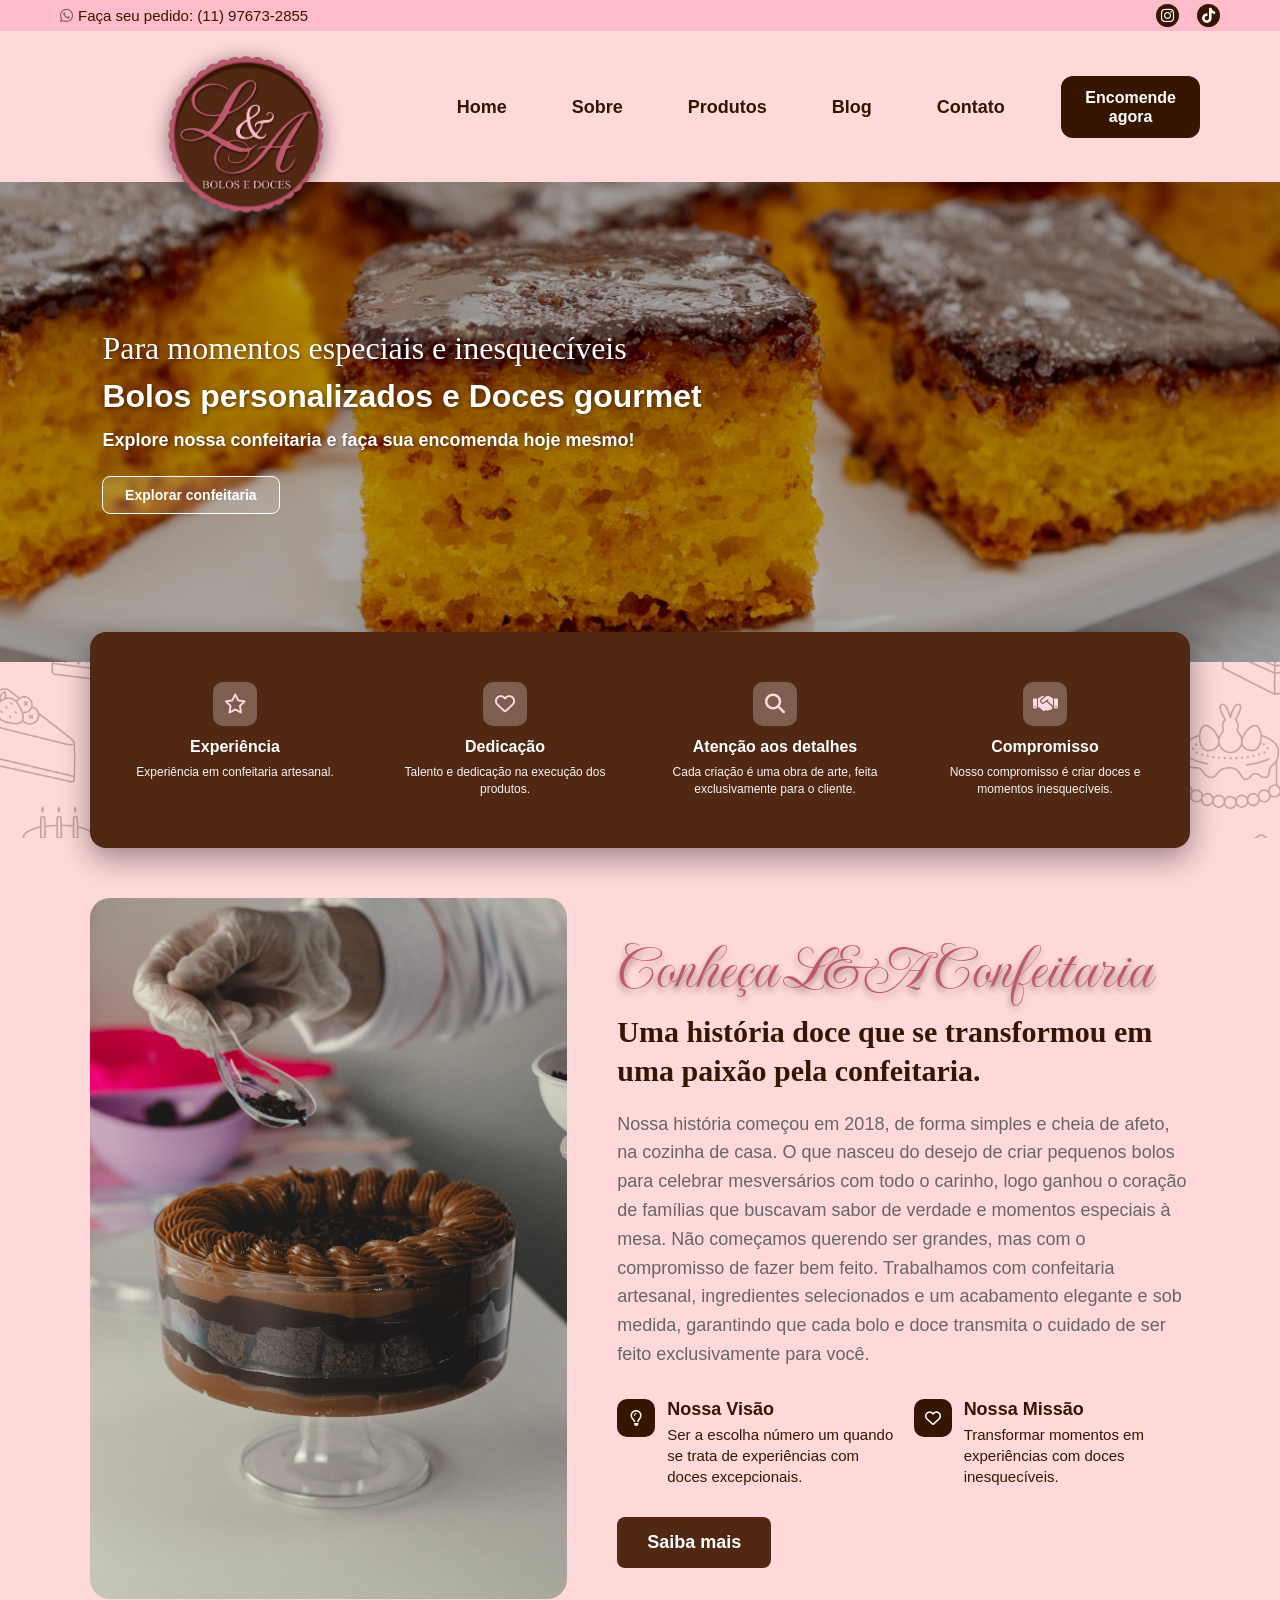
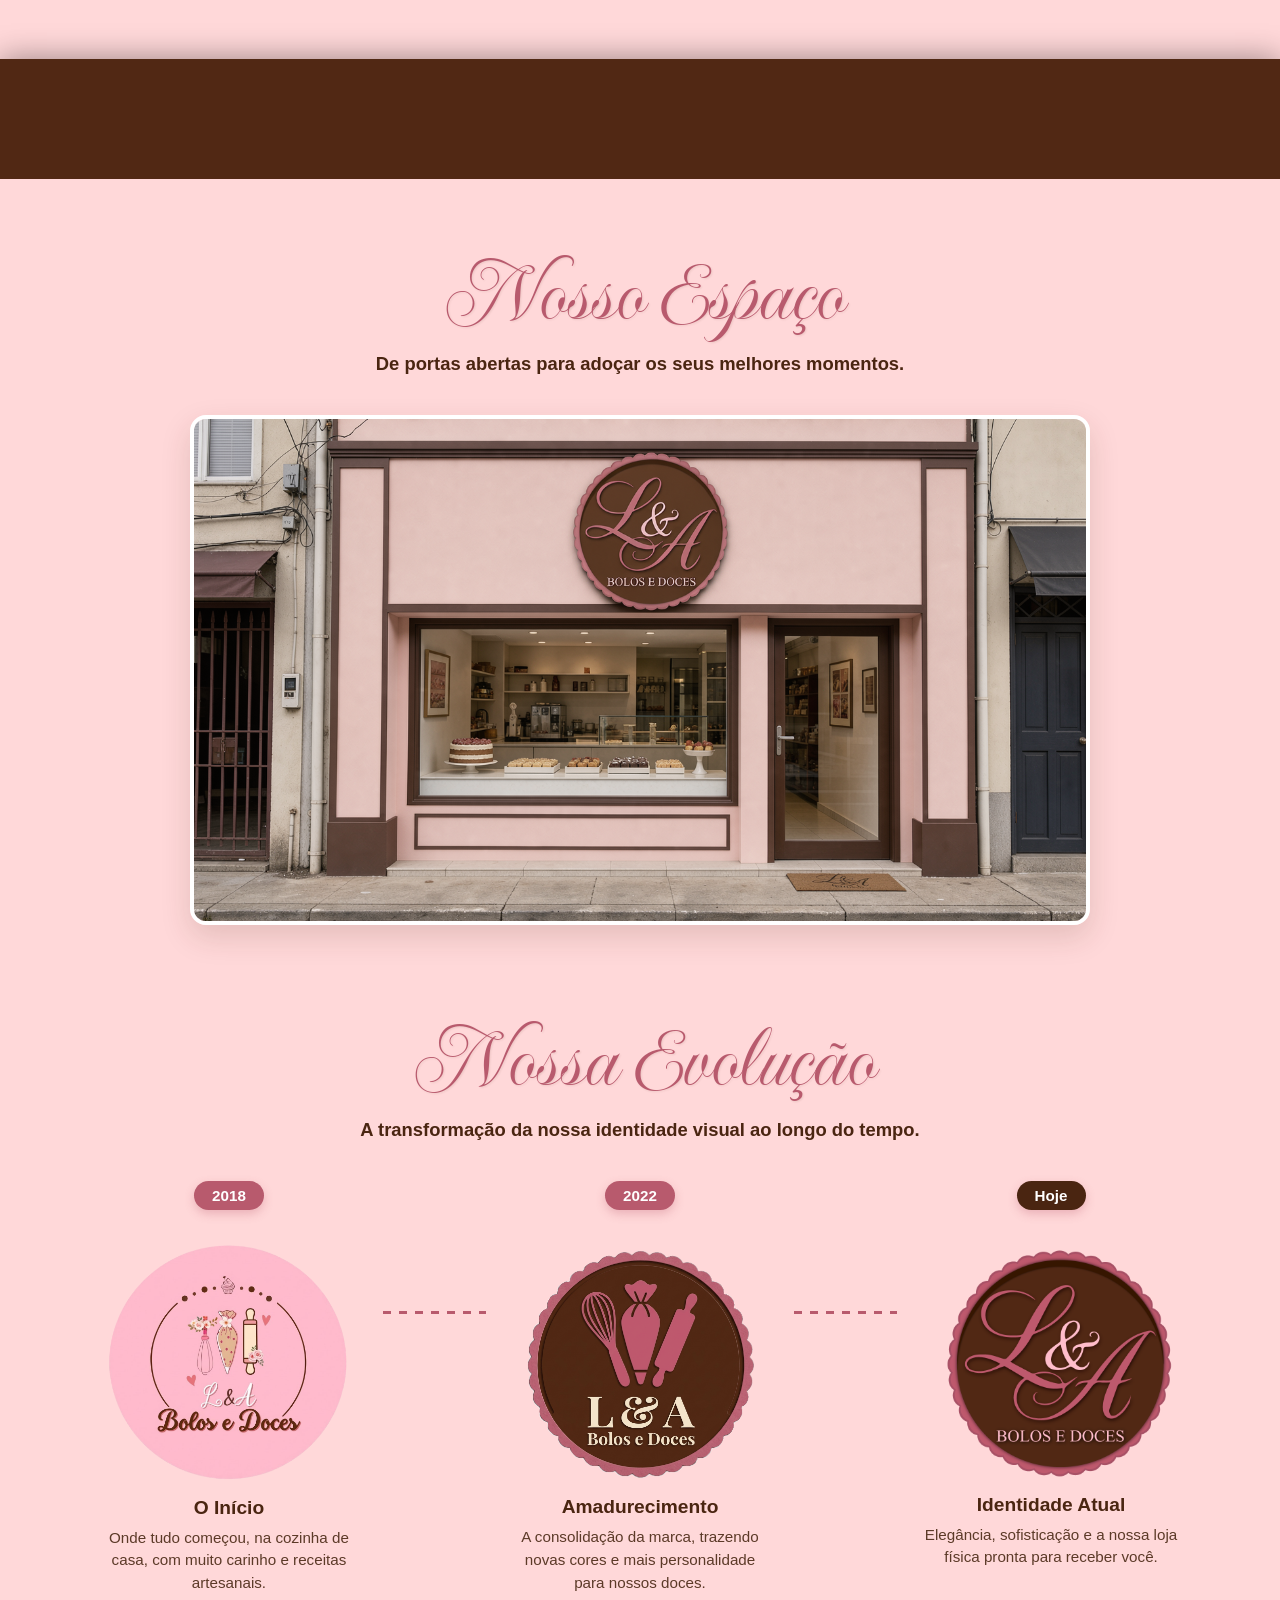
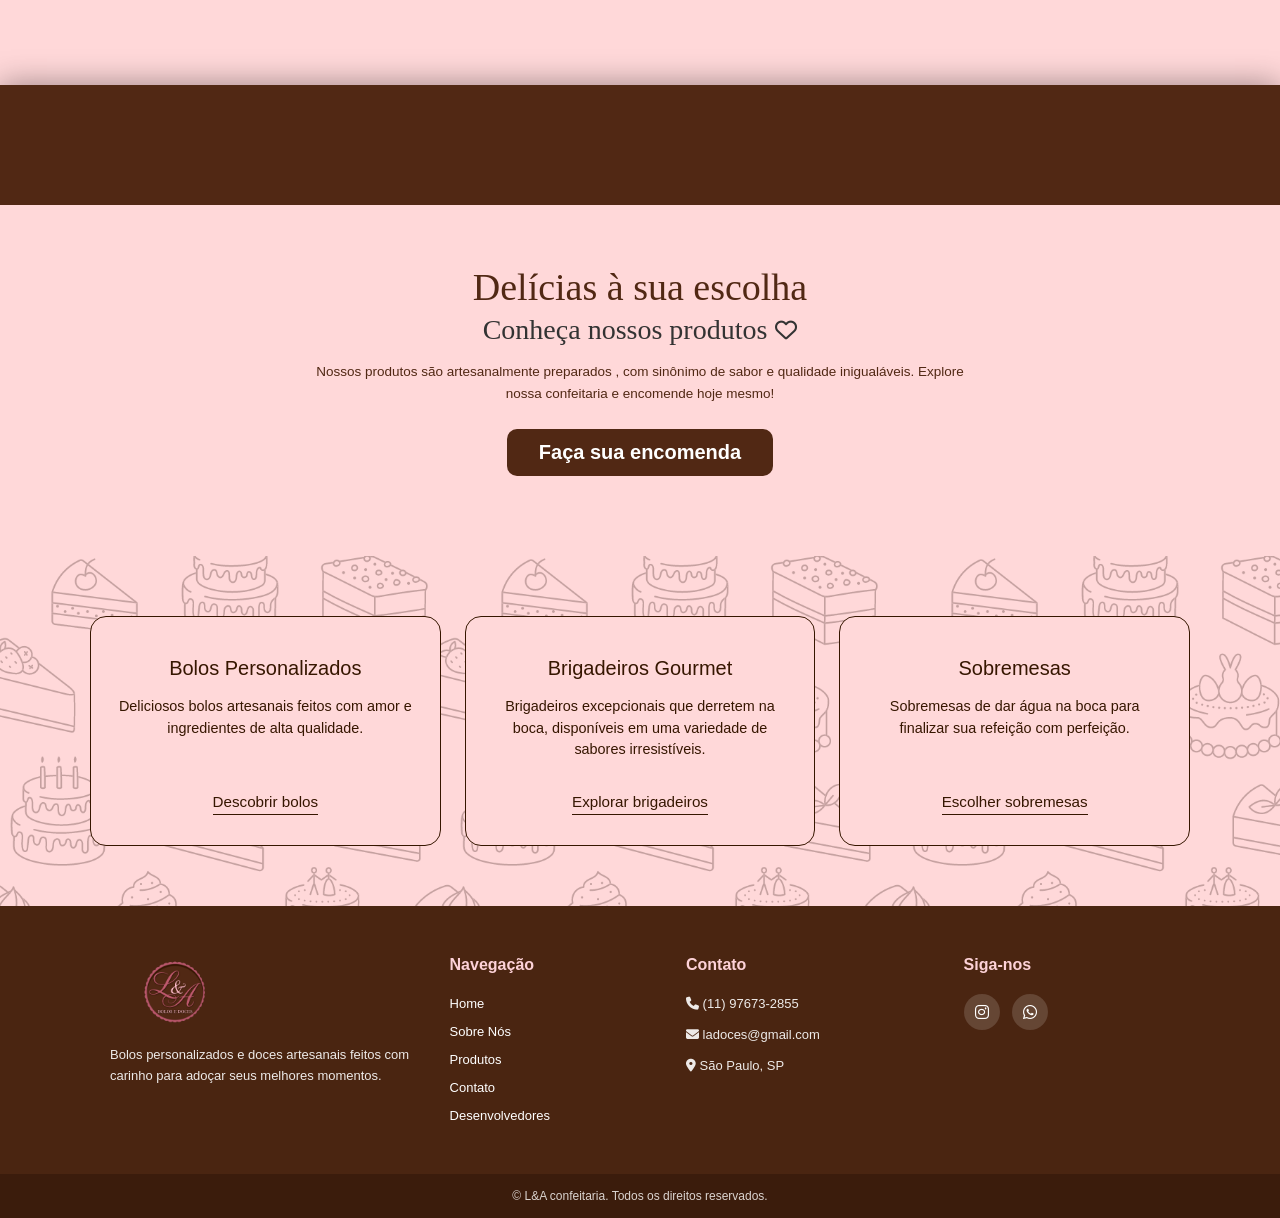
==== commit ec6755b0: "at" ====
--- a/index.html
+++ b/index.html
@@ -161,9 +161,75 @@
 </div>
 </section>
 
+<div class="decorativo-banner"></div>
+
+<!-- FACHADA E LINHA DO TEMPO -->
+<section id="historia-visual">
+  <div class="container-historia">
+    
+    <!-- Bloco da Fachada da Loja -->
+    <div class="bloco-fachada">
+      <h2 class="titulo-cursivo">Nosso Espaço</h2>
+      <p class="subtitulo-historia">De portas abertas para adoçar os seus melhores momentos.</p>
+      
+      <div class="moldura-fachada">
+        <!-- Substitua o src pelo caminho real da sua imagem da fachada -->
+        <img src="imagem/fachada.png" alt="Fachada da L&A Bolos e Doces" class="imagem-fachada">
+      </div>
+    </div>
+
+    <!-- Bloco da Linha do Tempo (Evolução da Marca) -->
+    <div class="bloco-linha-tempo">
+      <h2 class="titulo-cursivo">Nossa Evolução</h2>
+      <p class="subtitulo-historia">A transformação da nossa identidade visual ao longo do tempo.</p>
+
+      <div class="linha-tempo-wrapper">
+        
+        <!-- Etapa 1: 2018 -->
+        <div class="item-linha-tempo">
+          <span class="ano-marca">2018</span>
+          <div class="circulo-logo">
+            <img src="imagem/logo antigo.png" alt="Logo L&A 2018" class="imagem-logo-historico">
+          </div>
+          <h3 class="titulo-etapa">O Início</h3>
+          <p class="descricao-etapa">Onde tudo começou, na cozinha de casa, com muito carinho e receitas artesanais.</p>
+        </div>
+
+        <!-- Conector Visual 1 -->
+        <div class="conector-linha"></div>
+
+        <!-- Etapa 2: Transição -->
+        <div class="item-linha-tempo">
+          <span class="ano-marca">2022</span>
+          <div class="circulo-logo">
+            <img src="imagem/logo.png" alt="Logo L&A Transição" class="imagem-logo-historico">
+          </div>
+          <h3 class="titulo-etapa">Amadurecimento</h3>
+          <p class="descricao-etapa">A consolidação da marca, trazendo novas cores e mais personalidade para nossos doces.</p>
+        </div>
+
+        <!-- Conector Visual 2 -->
+        <div class="conector-linha"></div>
+
+        <!-- Etapa 3: Hoje -->
+        <div class="item-linha-tempo item-atual">
+          <span class="ano-marca destaque-ano">Hoje</span>
+          <div class="circulo-logo destaque-logo">
+            <img src="imagem/logotipo2.png" alt="Logo L&A Atual" class="imagem-logo-historico logo-atual">
+          </div>
+          <h3 class="titulo-etapa">Identidade Atual</h3>
+          <p class="descricao-etapa">Elegância, sofisticação e a nossa loja física pronta para receber você.</p>
+        </div>
+
+      </div>
+    </div>
+
+  </div>
+</section>
+
 <!------------------------------------- Faixa Decorativa ------------->
 <div class="decorativo-banner"></div>
-2
+
 <!---Chamada para Encomendas -->
 <section class="encomenda-section">
   <div class="encomenda-container">
--- a/home.css
+++ b/home.css
@@ -329,7 +329,6 @@
   }
 }
 
-
 /* ---------------------------------------meio------------------------- */
 /* Importação fonte para o subtítulo */
 @import url('https://fonts.googleapis.com/css2?family=Caveat:wght@500&display=swap');
@@ -461,6 +460,169 @@
     grid-template-columns: 1fr;
   }
 }
+
+/*ESTILOS: FACHADA E LINHA DO TEMPO */
+
+#historia-visual {
+  background-color: #ffd8d9;
+  padding: 60px 20px 90px 20px;
+  font-family: 'Sans-serif';
+  color: #361600;
+  text-align: center;
+}
+
+.container-historia {
+  max-width: 1100px;
+  margin: 0 auto;
+}
+
+/* Títulos */
+.titulo-cursivo {
+  font-family: 'Imperial Script', cursive;
+  font-size: 90px;
+  color: #B85A6D; /* Rosa queimado */
+  margin-bottom: 5px;
+  font-weight: normal;
+  text-shadow: 1px 1px 2px rgba(74, 37, 17, 0.1);
+}
+
+.subtitulo-historia {
+  font-size: 1.15rem;
+  font-weight: 700;
+  color: #4A2511;
+  margin-top: 0;
+  margin-bottom: 40px;
+}
+
+/* --- SEÇÃO DA FACHADA --- */
+.bloco-fachada {
+  margin-bottom: 80px;
+}
+
+.moldura-fachada {
+  max-width: 900px;
+  margin: 0 auto;
+  border-radius: 16px;
+  overflow: hidden;
+  box-shadow: 0 12px 30px rgba(74, 37, 17, 0.15);
+  border: 4px solid #ffffff;
+}
+
+.imagem-fachada {
+  width: 100%;
+  height: auto;
+  display: block;
+  transition: transform 0.4s ease;
+}
+
+.moldura-fachada:hover .imagem-fachada {
+  transform: scale(1.02);
+}
+
+/* --- SEÇÃO DA LINHA DO TEMPO --- */
+.linha-tempo-wrapper {
+  display: flex;
+  align-items: flex-start;
+  justify-content: space-between;
+  position: relative;
+  margin-top: 40px;
+  gap: 15px;
+}
+
+.item-linha-tempo {
+  flex: 1;
+  display: flex;
+  flex-direction: column;
+  align-items: center;
+  position: relative;
+  z-index: 2;
+  padding: 0 10px;
+}
+
+/* Etiqueta do Ano */
+.ano-marca {
+  background-color: #B85A6D;
+  color: #ffffff;
+  font-weight: bold;
+  font-size: 0.95rem;
+  padding: 6px 18px;
+  border-radius: 20px;
+  margin-bottom: 20px;
+  box-shadow: 0 4px 10px rgba(184, 90, 109, 0.3);
+}
+
+.destaque-ano {
+  background-color: #4A2511; /* Marrom escuro para destacar o momento atual */
+}
+
+.imagem-logo-historico {
+  width: 100%;
+  height: 100%;
+  object-fit: cover;
+  border-radius: 50%;
+}
+
+.logo-atual{
+    height: 260px ;
+}
+
+/* Textos das Etapas */
+.titulo-etapa {
+  font-size: 1.2rem;
+  color: #4A2511;
+  margin: 0 0 8px 0;
+  font-weight: 700;
+}
+
+.descricao-etapa {
+  font-size: 0.95rem;
+  line-height: 1.5;
+  color: #5c3a28;
+  max-width: 260px;
+  margin: 0;
+}
+
+/* Linha conectora entre os logos */
+.conector-linha {
+  flex: 0.4;
+  height: 3px;
+  background: repeating-linear-gradient(
+    to right,
+    #B85A6D 0,
+    #B85A6D 8px,
+    transparent 8px,
+    transparent 16px
+  );
+  margin-top: 130px; /* Alinha exatamente no meio dos círculos */
+}
+
+/* RESPONSIVIDADE */
+@media (max-width: 768px) {
+  .linha-tempo-wrapper {
+    flex-direction: column;
+    align-items: center;
+    gap: 10px;
+  }
+
+  .conector-linha {
+    width: 3px;
+    height: 40px;
+    margin-top: 0;
+    margin-bottom: 10px;
+    background: repeating-linear-gradient(
+      to bottom,
+      #B85A6D 0,
+      #B85A6D 8px,
+      transparent 8px,
+      transparent 16px
+    );
+  }
+
+  .titulo-cursivo {
+    font-size: 2.4rem;
+  }
+}
+
 /* -------------------------------------------------------- finalização----------------- */
 @import url('https://fonts.googleapis.com/css2?family=Caveat:wght@500&display=swap');
 
